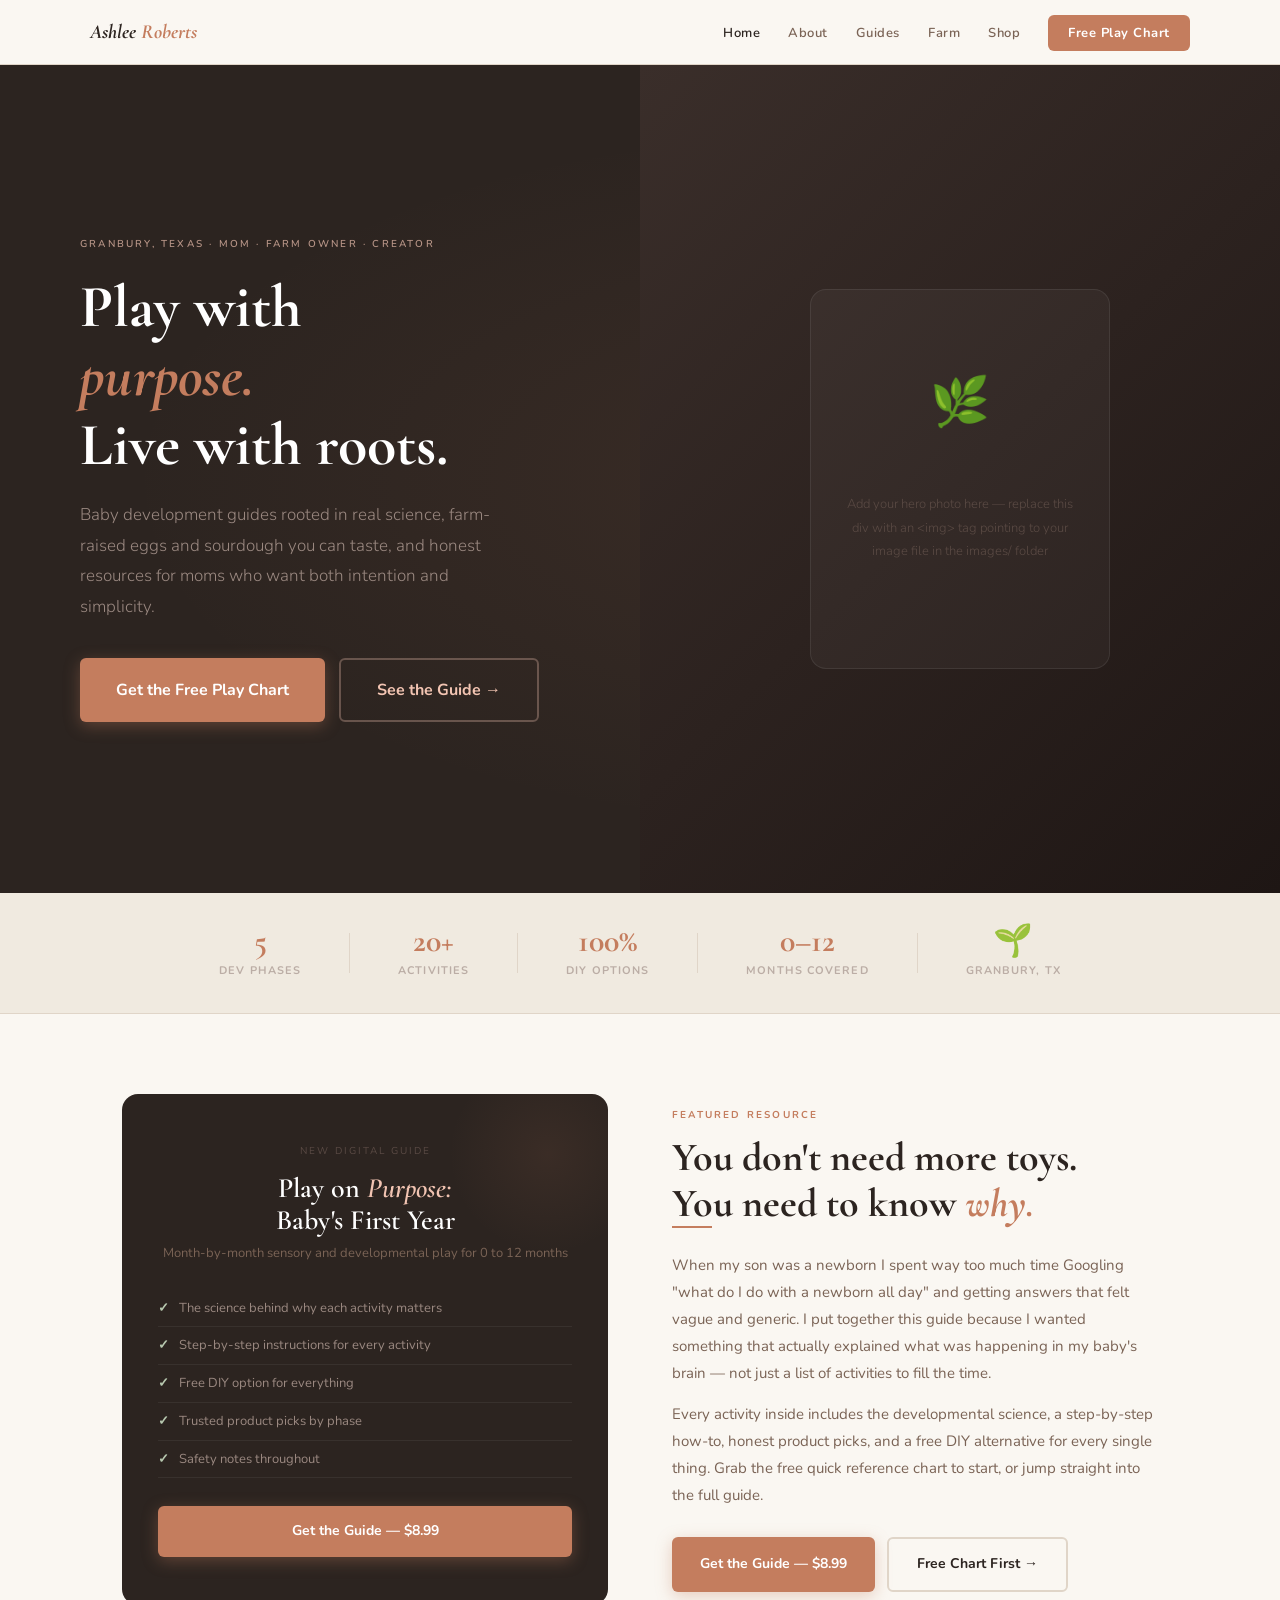
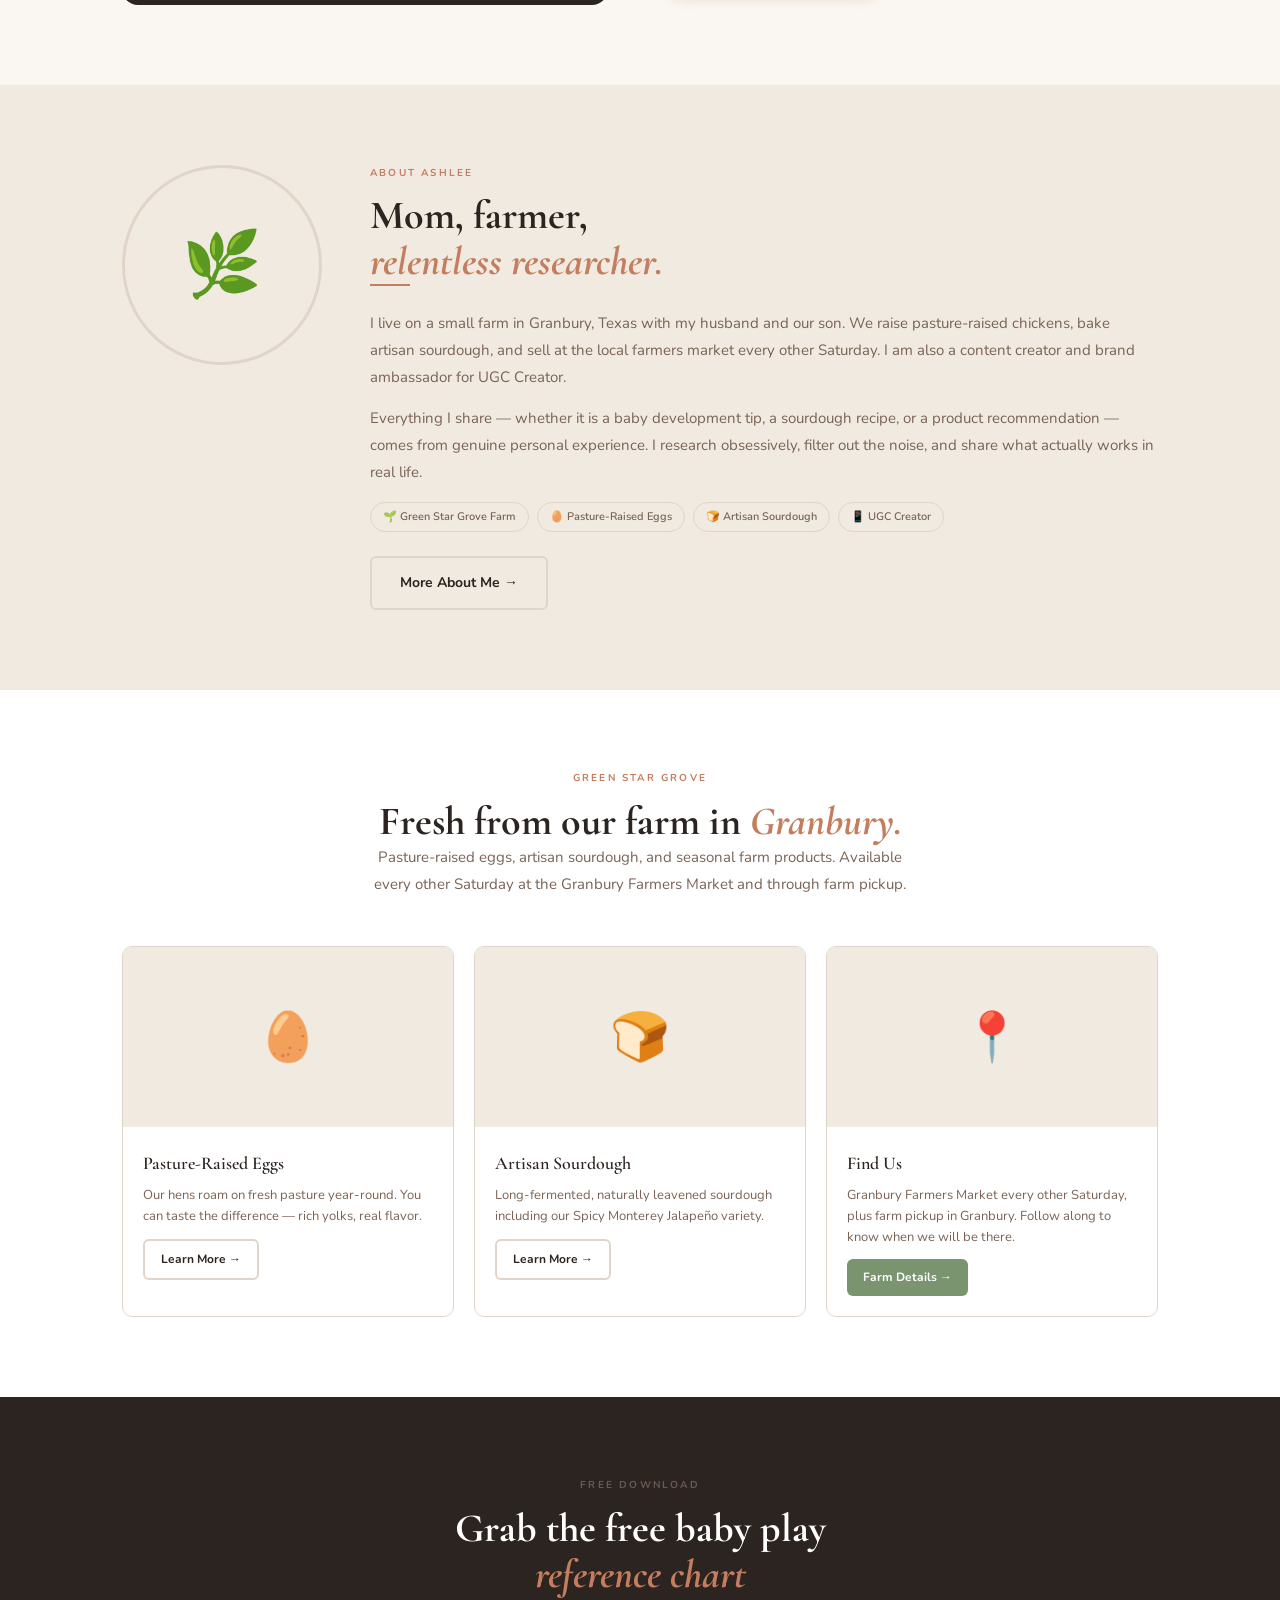
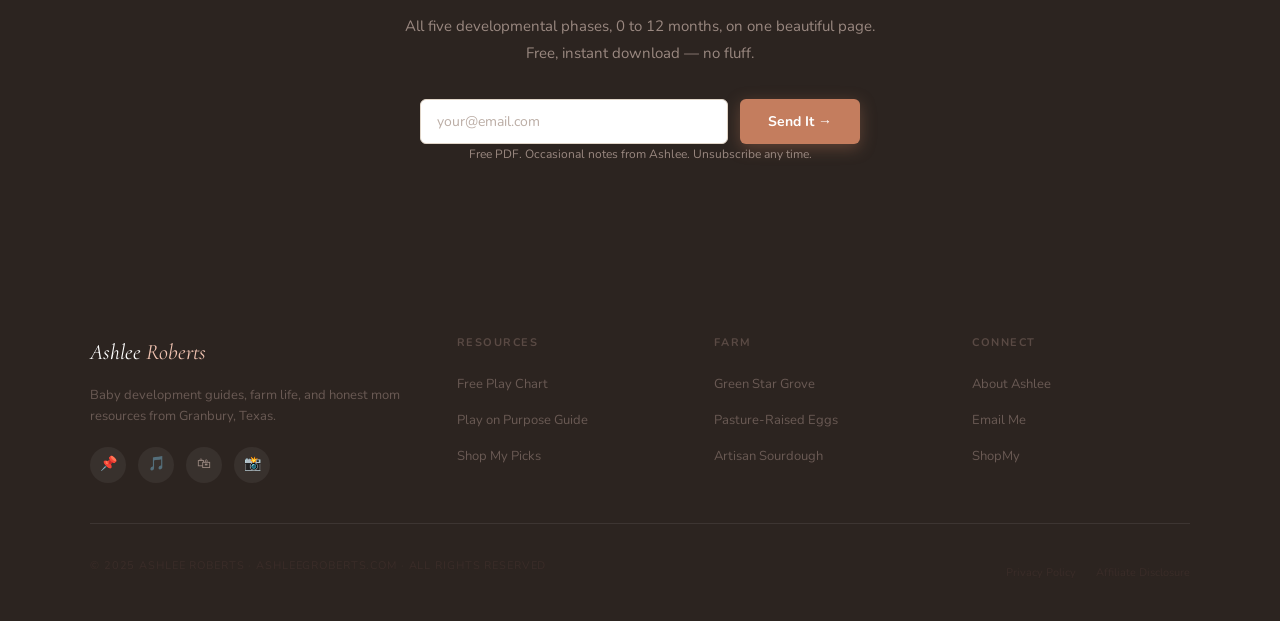
==== index.html @ 19396664 "Add files via upload" ====
<!DOCTYPE html>
<html lang="en">
<head>
<meta charset="UTF-8">
<meta name="viewport" content="width=device-width, initial-scale=1.0">
<title>Ashlee Roberts — Baby Development, Farm Life & Real Mom Resources</title>
<meta name="description" content="Baby development guides, farm-raised eggs, artisan sourdough, and honest mom resources from Granbury, Texas. By Ashlee Roberts.">
<meta property="og:title" content="Ashlee Roberts — Baby Development & Farm Life">
<meta property="og:description" content="Baby development guides, farm-raised eggs, artisan sourdough, and honest mom resources.">
<meta property="og:image" content="images/og-home.jpg">
<link rel="stylesheet" href="css/main.css">
<style>
  /* ── HERO ── */
  .hero {
    min-height: 92vh;
    background: var(--ink);
    display: grid;
    grid-template-columns: 1fr 1fr;
    align-items: center;
    overflow: hidden;
    position: relative;
  }
  .hero::before {
    content: '';
    position: absolute; inset: 0;
    background: radial-gradient(ellipse at 65% 50%, #C47D5E16 0%, transparent 60%);
    pointer-events: none;
  }
  .hero-content { padding: 80px 60px 80px 80px; position: relative; z-index: 1; }
  .hero-eyebrow { font-size: 10px; letter-spacing: 0.22em; text-transform: uppercase; color: var(--blush); font-weight: 600; margin-bottom: 20px; display: block; opacity: 0.7; }
  .hero h1 { color: var(--white); margin-bottom: 20px; }
  .hero p { color: #9A8880; font-size: 17px; max-width: 440px; margin-bottom: 36px; font-weight: 300; }
  .hero-actions { display: flex; gap: 14px; flex-wrap: wrap; }
  .hero-image {
    height: 92vh;
    background: linear-gradient(135deg, #3A2E2A 0%, #1E1614 100%);
    display: flex; align-items: center; justify-content: center;
    position: relative; overflow: hidden;
  }
  .hero-image-placeholder {
    width: 300px; height: 380px;
    background: rgba(255,255,255,0.04);
    border: 1px solid rgba(255,255,255,0.08);
    border-radius: 16px;
    display: flex; flex-direction: column;
    align-items: center; justify-content: center;
    gap: 12px; text-align: center; padding: 32px;
  }
  .hero-image-placeholder p { color: #5A4A44; font-size: 13px; }
  .hero-image-placeholder .big { font-size: 48px; }

  /* ── INTRO STRIP ── */
  .intro-strip {
    background: var(--linen);
    border-bottom: 1px solid var(--border);
    padding: 32px 0;
  }
  .strip-inner {
    display: flex; align-items: center;
    justify-content: center; gap: 48px; flex-wrap: wrap;
  }
  .strip-item { text-align: center; }
  .strip-num { font-family: var(--font-serif); font-size: 32px; font-weight: 700; color: var(--accent); line-height: 1; margin-bottom: 4px; }
  .strip-label { font-size: 11px; font-weight: 700; letter-spacing: 0.1em; text-transform: uppercase; color: var(--muted); }
  .strip-divider { width: 1px; height: 40px; background: var(--border); }

  /* ── FEATURED ── */
  .featured-guide {
    display: grid;
    grid-template-columns: 1fr 1fr;
    gap: 64px;
    align-items: center;
  }
  .featured-visual {
    background: var(--ink);
    border-radius: 16px;
    padding: 48px 36px;
    text-align: center;
    position: relative;
    overflow: hidden;
  }
  .featured-visual::after {
    content: '';
    position: absolute; top: -40px; right: -40px;
    width: 200px; height: 200px; border-radius: 50%;
    background: radial-gradient(circle, #C47D5E18, transparent 70%);
  }
  .featured-visual h3 { font-family: var(--font-serif); font-size: 28px; color: var(--white); margin-bottom: 6px; }
  .featured-visual h3 em { color: var(--blush); font-style: italic; }
  .featured-visual p { color: #7A6355; font-size: 13px; margin-bottom: 24px; }
  .guide-preview-list { list-style: none; text-align: left; margin-bottom: 28px; }
  .guide-preview-list li { display: flex; align-items: center; gap: 10px; padding: 7px 0; border-bottom: 1px solid rgba(255,255,255,0.06); font-size: 13px; color: #9A8880; }
  .guide-preview-list li::before { content: '✓'; color: var(--sage-lt); font-weight: 700; flex-shrink: 0; }

  /* ── ABOUT STRIP ── */
  .about-strip {
    display: grid;
    grid-template-columns: 200px 1fr;
    gap: 48px;
    align-items: start;
  }
  .about-avatar {
    aspect-ratio: 1;
    background: var(--linen);
    border-radius: 50%;
    display: flex; align-items: center; justify-content: center;
    font-size: 64px;
    border: 3px solid var(--border);
  }
  .about-creds { display: flex; flex-wrap: wrap; gap: 8px; margin-top: 16px; }
  .about-cred { font-size: 11px; font-weight: 600; padding: 4px 12px; border-radius: 20px; background: var(--linen); color: var(--warm); border: 1px solid var(--border); }

  /* ── FARM SECTION ── */
  .farm-grid { display: grid; grid-template-columns: repeat(3, 1fr); gap: 20px; }
  .farm-card { border-radius: var(--radius); overflow: hidden; border: 1px solid var(--border); background: var(--white); }
  .farm-card-image { height: 180px; background: var(--linen); display: flex; align-items: center; justify-content: center; font-size: 48px; }
  .farm-card-body { padding: 20px; }
  .farm-card-title { font-family: var(--font-serif); font-size: 18px; font-weight: 600; color: var(--ink); margin-bottom: 6px; }
  .farm-card-desc { font-size: 13px; color: var(--warm); line-height: 1.6; margin-bottom: 12px; }

  /* ── EMAIL SIGNUP ── */
  .signup-section { background: var(--ink); text-align: center; }
  .signup-section h2 { color: var(--white); margin-bottom: 16px; }
  .signup-section p { color: #9A8880; max-width: 500px; margin: 0 auto 32px; }
  .signup-form { display: flex; gap: 12px; max-width: 440px; margin: 0 auto; }
  .signup-form .input { flex: 1; }
  .signup-note { font-size: 12px; color: #5A4A44; margin-top: 12px; }
</style>
</head>
<body>

<!-- NAV -->
<nav class="nav">
  <div class="nav-inner">
    <a href="index.html" class="nav-logo">Ashlee <span>Roberts</span></a>
    <ul class="nav-links" id="navLinks">
      <li><a href="index.html" class="active">Home</a></li>
      <li><a href="pages/about.html">About</a></li>
      <li><a href="pages/digital-products.html">Guides</a></li>
      <li><a href="pages/green-star-grove.html">Farm</a></li>
      <li><a href="pages/shop.html">Shop</a></li>
      <li><a href="YOUR_KIT_FREEBIE_LINK" class="nav-cta">Free Play Chart</a></li>
    </ul>
    <button class="nav-menu-btn" id="menuBtn" aria-label="Menu">
      <span></span><span></span><span></span>
    </button>
  </div>
</nav>

<!-- HERO -->
<section class="hero" style="padding:0;">
  <div class="hero-content">
    <span class="hero-eyebrow">Granbury, Texas · Mom · Farm Owner · Creator</span>
    <h1>Play with<br><em>purpose.</em><br>Live with roots.</h1>
    <p>Baby development guides rooted in real science, farm-raised eggs and sourdough you can taste, and honest resources for moms who want both intention and simplicity.</p>
    <div class="hero-actions">
      <a href="YOUR_KIT_FREEBIE_LINK" class="btn btn-primary btn-lg">Get the Free Play Chart</a>
      <a href="pages/digital-products.html" class="btn btn-outline btn-lg" style="color:var(--blush); border-color:rgba(242,196,178,0.3);">See the Guide →</a>
    </div>
  </div>
  <div class="hero-image">
    <div class="hero-image-placeholder">
      <p class="big">🌿</p>
      <p>Add your hero photo here — replace this div with an &lt;img&gt; tag pointing to your image file in the images/ folder</p>
    </div>
  </div>
</section>

<!-- STRIP -->
<div class="intro-strip">
  <div class="strip-inner">
    <div class="strip-item"><p class="strip-num">5</p><p class="strip-label">Dev Phases</p></div>
    <div class="strip-divider"></div>
    <div class="strip-item"><p class="strip-num">20+</p><p class="strip-label">Activities</p></div>
    <div class="strip-divider"></div>
    <div class="strip-item"><p class="strip-num">100%</p><p class="strip-label">DIY Options</p></div>
    <div class="strip-divider"></div>
    <div class="strip-item"><p class="strip-num">0–12</p><p class="strip-label">Months Covered</p></div>
    <div class="strip-divider"></div>
    <div class="strip-item"><p class="strip-num">🌱</p><p class="strip-label">Granbury, TX</p></div>
  </div>
</div>

<!-- FEATURED GUIDE -->
<section>
  <div class="container">
    <div class="featured-guide">
      <div class="featured-visual">
        <p style="font-size:10px; letter-spacing:0.2em; color:#5A4A44; text-transform:uppercase; margin-bottom:12px;">New Digital Guide</p>
        <h3>Play on <em>Purpose:</em><br>Baby's First Year</h3>
        <p>Month-by-month sensory and developmental play for 0 to 12 months</p>
        <ul class="guide-preview-list">
          <li>The science behind why each activity matters</li>
          <li>Step-by-step instructions for every activity</li>
          <li>Free DIY option for everything</li>
          <li>Trusted product picks by phase</li>
          <li>Safety notes throughout</li>
        </ul>
        <a href="YOUR_KIT_PRODUCT_LINK_HERE" class="btn btn-primary" style="width:100%; justify-content:center;">Get the Guide — $8.99</a>
      </div>
      <div>
        <span class="eyebrow">Featured Resource</span>
        <h2>You don't need more toys.<br>You need to know <em>why.</em></h2>
        <div class="rule-accent"></div>
        <p>When my son was a newborn I spent way too much time Googling "what do I do with a newborn all day" and getting answers that felt vague and generic. I put together this guide because I wanted something that actually explained what was happening in my baby's brain — not just a list of activities to fill the time.</p>
        <p>Every activity inside includes the developmental science, a step-by-step how-to, honest product picks, and a free DIY alternative for every single thing. Grab the free quick reference chart to start, or jump straight into the full guide.</p>
        <div style="display:flex; gap:12px; flex-wrap:wrap; margin-top:28px;">
          <a href="YOUR_KIT_PRODUCT_LINK_HERE" class="btn btn-primary">Get the Guide — $8.99</a>
          <a href="YOUR_KIT_FREEBIE_LINK" class="btn btn-outline">Free Chart First →</a>
        </div>
      </div>
    </div>
  </div>
</section>

<!-- ABOUT STRIP -->
<section class="section-linen">
  <div class="container">
    <div class="about-strip">
      <div>
        <div class="about-avatar">🌿</div>
      </div>
      <div>
        <span class="eyebrow">About Ashlee</span>
        <h2>Mom, farmer,<br><em>relentless researcher.</em></h2>
        <div class="rule-accent"></div>
        <p>I live on a small farm in Granbury, Texas with my husband and our son. We raise pasture-raised chickens, bake artisan sourdough, and sell at the local farmers market every other Saturday. I am also a content creator and brand ambassador for UGC Creator.</p>
        <p>Everything I share — whether it is a baby development tip, a sourdough recipe, or a product recommendation — comes from genuine personal experience. I research obsessively, filter out the noise, and share what actually works in real life.</p>
        <div class="about-creds">
          <span class="about-cred">🌱 Green Star Grove Farm</span>
          <span class="about-cred">🥚 Pasture-Raised Eggs</span>
          <span class="about-cred">🍞 Artisan Sourdough</span>
          <span class="about-cred">📱 UGC Creator</span>
        </div>
        <a href="pages/about.html" class="btn btn-outline" style="margin-top:24px;">More About Me →</a>
      </div>
    </div>
  </div>
</section>

<!-- FARM SECTION -->
<section class="section-white">
  <div class="container">
    <div style="text-align:center; max-width:560px; margin:0 auto 48px;">
      <span class="eyebrow">Green Star Grove</span>
      <h2>Fresh from our farm in <em>Granbury.</em></h2>
      <p>Pasture-raised eggs, artisan sourdough, and seasonal farm products. Available every other Saturday at the Granbury Farmers Market and through farm pickup.</p>
    </div>
    <div class="farm-grid">
      <div class="farm-card">
        <div class="farm-card-image">🥚</div>
        <div class="farm-card-body">
          <p class="farm-card-title">Pasture-Raised Eggs</p>
          <p class="farm-card-desc">Our hens roam on fresh pasture year-round. You can taste the difference — rich yolks, real flavor.</p>
          <a href="pages/green-star-grove.html" class="btn btn-outline" style="font-size:12px; padding:8px 16px;">Learn More →</a>
        </div>
      </div>
      <div class="farm-card">
        <div class="farm-card-image">🍞</div>
        <div class="farm-card-body">
          <p class="farm-card-title">Artisan Sourdough</p>
          <p class="farm-card-desc">Long-fermented, naturally leavened sourdough including our Spicy Monterey Jalapeño variety.</p>
          <a href="pages/green-star-grove.html" class="btn btn-outline" style="font-size:12px; padding:8px 16px;">Learn More →</a>
        </div>
      </div>
      <div class="farm-card">
        <div class="farm-card-image">📍</div>
        <div class="farm-card-body">
          <p class="farm-card-title">Find Us</p>
          <p class="farm-card-desc">Granbury Farmers Market every other Saturday, plus farm pickup in Granbury. Follow along to know when we will be there.</p>
          <a href="pages/green-star-grove.html" class="btn btn-sage" style="font-size:12px; padding:8px 16px; color:white;">Farm Details →</a>
        </div>
      </div>
    </div>
  </div>
</section>

<!-- EMAIL SIGNUP -->
<section class="signup-section">
  <div class="container-narrow" style="text-align:center;">
    <span class="eyebrow" style="color:#6A5A54;">Free Download</span>
    <h2>Grab the free baby play<br><em>reference chart</em></h2>
    <p>All five developmental phases, 0 to 12 months, on one beautiful page. Free, instant download — no fluff.</p>
    <form class="signup-form" action="YOUR_KIT_FREEBIE_LINK" method="get">
      <input type="email" name="email" class="input" placeholder="your@email.com" required>
      <button type="submit" class="btn btn-primary">Send It →</button>
    </form>
    <p class="signup-note">Free PDF. Occasional notes from Ashlee. Unsubscribe any time.</p>
  </div>
</section>

<!-- FOOTER -->
<footer>
  <div class="footer-inner">
    <div class="footer-top">
      <div>
        <p class="footer-brand">Ashlee <span>Roberts</span></p>
        <p class="footer-tagline">Baby development guides, farm life, and honest mom resources from Granbury, Texas.</p>
        <div class="footer-social">
          <a href="https://pinterest.com/ashleegroberts" aria-label="Pinterest">📌</a>
          <a href="https://tiktok.com/@ashleegroberts" aria-label="TikTok">🎵</a>
          <a href="https://shopmy.us/ashleegroberts" aria-label="ShopMy">🛍</a>
          <a href="https://instagram.com/ashleegroberts" aria-label="Instagram">📸</a>
        </div>
      </div>
      <div>
        <p class="footer-col-title">Resources</p>
        <ul class="footer-links">
          <li><a href="YOUR_KIT_FREEBIE_LINK">Free Play Chart</a></li>
          <li><a href="pages/digital-products.html">Play on Purpose Guide</a></li>
          <li><a href="pages/shop.html">Shop My Picks</a></li>
        </ul>
      </div>
      <div>
        <p class="footer-col-title">Farm</p>
        <ul class="footer-links">
          <li><a href="pages/green-star-grove.html">Green Star Grove</a></li>
          <li><a href="pages/green-star-grove.html#eggs">Pasture-Raised Eggs</a></li>
          <li><a href="pages/green-star-grove.html#sourdough">Artisan Sourdough</a></li>
        </ul>
      </div>
      <div>
        <p class="footer-col-title">Connect</p>
        <ul class="footer-links">
          <li><a href="pages/about.html">About Ashlee</a></li>
          <li><a href="mailto:ashleegroberts@gmail.com">Email Me</a></li>
          <li><a href="https://shopmy.us/ashleegroberts">ShopMy</a></li>
        </ul>
      </div>
    </div>
    <div class="footer-bottom">
      <p class="footer-copy">© 2025 ASHLEE ROBERTS · ASHLEEGROBERTS.COM · ALL RIGHTS RESERVED</p>
      <div class="footer-legal">
        <a href="pages/privacy.html">Privacy Policy</a>
        <a href="pages/disclosure.html">Affiliate Disclosure</a>
      </div>
    </div>
  </div>
</footer>

<script>
  const btn = document.getElementById('menuBtn');
  const links = document.getElementById('navLinks');
  btn.addEventListener('click', () => links.classList.toggle('open'));
</script>
</body>
</html>
---- css/main.css ----
/* ============================================
   ashleegroberts.com — Main Stylesheet
   Fonts: Cormorant Garamond + Nunito
   Palette: Cream, Forest Green, Terracotta
   ============================================ */

/* ── GOOGLE FONTS ── */
@import url('https://fonts.googleapis.com/css2?family=Cormorant+Garamond:ital,wght@0,400;0,600;0,700;1,400;1,600&family=Nunito:wght@300;400;600;700&display=swap');

/* ── VARIABLES ── */
:root {
  --cream:   #FAF7F2;
  --linen:   #F0EAE0;
  --ink:     #2C2420;
  --warm:    #7A6355;
  --accent:  #C47D5E;   /* terracotta */
  --sage:    #7A9470;   /* forest green */
  --sage-lt: #B8C9B0;
  --blush:   #F2C4B2;
  --border:  #E0D5C8;
  --white:   #FFFFFF;
  --muted:   #BBADA5;

  --font-serif: 'Cormorant Garamond', Georgia, serif;
  --font-sans:  'Nunito', Arial, sans-serif;

  --max-width: 1100px;
  --content-width: 760px;
  --radius: 10px;
  --shadow: 0 4px 24px rgba(44,36,32,0.08);
}

/* ── RESET ── */
*, *::before, *::after { box-sizing: border-box; margin: 0; padding: 0; }
html { scroll-behavior: smooth; }
img { max-width: 100%; display: block; }
a { color: inherit; text-decoration: none; }

/* ── BASE ── */
body {
  font-family: var(--font-sans);
  background: var(--cream);
  color: var(--ink);
  font-size: 16px;
  line-height: 1.75;
}

/* ── TYPOGRAPHY ── */
h1, h2, h3 { font-family: var(--font-serif); line-height: 1.15; }
h1 { font-size: clamp(36px, 6vw, 60px); font-weight: 700; }
h2 { font-size: clamp(28px, 4vw, 40px); font-weight: 700; }
h3 { font-size: clamp(20px, 3vw, 26px); font-weight: 600; }
h1 em, h2 em, h3 em { color: var(--accent); font-style: italic; }

p { color: var(--warm); font-size: 15px; line-height: 1.8; margin-bottom: 14px; }
p strong { color: var(--ink); font-weight: 700; }
p:last-child { margin-bottom: 0; }

.eyebrow {
  font-family: var(--font-sans);
  font-size: 10px;
  letter-spacing: 0.22em;
  text-transform: uppercase;
  color: var(--accent);
  font-weight: 700;
  margin-bottom: 10px;
  display: block;
}

/* ── LAYOUT ── */
.container { max-width: var(--max-width); margin: 0 auto; padding: 0 32px; }
.container-narrow { max-width: var(--content-width); margin: 0 auto; padding: 0 32px; }
section { padding: 80px 0; }
.section-linen { background: var(--linen); }
.section-white { background: var(--white); }
.section-dark { background: var(--ink); }
.rule { height: 1px; background: var(--border); margin: 32px 0; }
.rule-accent { height: 2px; background: var(--accent); width: 40px; margin: 0 0 24px; }

/* ── NAV ── */
.nav {
  position: sticky;
  top: 0;
  z-index: 100;
  background: var(--cream);
  border-bottom: 1px solid var(--border);
  padding: 0 32px;
}
.nav-inner {
  max-width: var(--max-width);
  margin: 0 auto;
  display: flex;
  align-items: center;
  justify-content: space-between;
  height: 64px;
}
.nav-logo {
  font-family: var(--font-serif);
  font-size: 20px;
  font-weight: 700;
  color: var(--ink);
  font-style: italic;
}
.nav-logo span { color: var(--accent); }
.nav-links {
  display: flex;
  align-items: center;
  gap: 28px;
  list-style: none;
}
.nav-links a {
  font-size: 13px;
  font-weight: 600;
  color: var(--warm);
  letter-spacing: 0.04em;
  transition: color 0.15s;
}
.nav-links a:hover, .nav-links a.active { color: var(--ink); }
.nav-cta {
  background: var(--accent);
  color: var(--white) !important;
  padding: 9px 20px;
  border-radius: 6px;
  font-size: 13px !important;
  font-weight: 700 !important;
  transition: opacity 0.15s !important;
}
.nav-cta:hover { opacity: 0.85; }
.nav-menu-btn { display: none; background: none; border: none; cursor: pointer; padding: 4px; }
.nav-menu-btn span {
  display: block; width: 22px; height: 2px;
  background: var(--ink); margin: 4px 0; border-radius: 2px;
  transition: transform 0.2s;
}

/* ── BUTTONS ── */
.btn {
  display: inline-flex;
  align-items: center;
  gap: 6px;
  padding: 13px 28px;
  border-radius: 6px;
  font-family: var(--font-sans);
  font-size: 14px;
  font-weight: 700;
  cursor: pointer;
  transition: transform 0.15s, box-shadow 0.15s, opacity 0.15s;
  border: none;
  text-decoration: none;
}
.btn:hover { transform: translateY(-1px); }
.btn-primary { background: var(--accent); color: var(--white); box-shadow: 0 4px 16px rgba(196,125,94,0.35); }
.btn-primary:hover { box-shadow: 0 8px 24px rgba(196,125,94,0.45); }
.btn-secondary { background: var(--ink); color: var(--white); }
.btn-outline { background: transparent; color: var(--ink); border: 2px solid var(--border); }
.btn-outline:hover { border-color: var(--accent); color: var(--accent); }
.btn-sage { background: var(--sage); color: var(--white); }
.btn-lg { padding: 16px 36px; font-size: 16px; }

/* ── CARDS ── */
.card {
  background: var(--white);
  border: 1px solid var(--border);
  border-radius: var(--radius);
  overflow: hidden;
  transition: transform 0.2s, box-shadow 0.2s;
}
.card:hover { transform: translateY(-3px); box-shadow: var(--shadow); }
.card-body { padding: 24px; }
.card-title { font-family: var(--font-serif); font-size: 20px; font-weight: 600; color: var(--ink); margin-bottom: 8px; }
.card-desc { font-size: 14px; color: var(--warm); line-height: 1.65; }

/* ── GRID UTILITIES ── */
.grid-2 { display: grid; grid-template-columns: repeat(2, 1fr); gap: 20px; }
.grid-3 { display: grid; grid-template-columns: repeat(3, 1fr); gap: 20px; }
.grid-4 { display: grid; grid-template-columns: repeat(4, 1fr); gap: 16px; }
.grid-auto { display: grid; grid-template-columns: repeat(auto-fill, minmax(280px, 1fr)); gap: 20px; }

/* ── FOOTER ── */
footer {
  background: var(--ink);
  padding: 56px 32px 32px;
  color: #9A8880;
}
.footer-inner { max-width: var(--max-width); margin: 0 auto; }
.footer-top {
  display: grid;
  grid-template-columns: 1.5fr 1fr 1fr 1fr;
  gap: 40px;
  padding-bottom: 40px;
  border-bottom: 1px solid rgba(255,255,255,0.08);
  margin-bottom: 32px;
}
.footer-brand {
  font-family: var(--font-serif);
  font-size: 22px;
  font-style: italic;
  color: var(--white);
  margin-bottom: 12px;
}
.footer-brand span { color: var(--blush); }
.footer-tagline { font-size: 13px; color: #6A5A54; line-height: 1.6; margin-bottom: 20px; }
.footer-social { display: flex; gap: 12px; }
.footer-social a {
  width: 36px; height: 36px; border-radius: 50%;
  background: rgba(255,255,255,0.06); display: flex;
  align-items: center; justify-content: center;
  font-size: 14px; transition: background 0.15s;
}
.footer-social a:hover { background: rgba(255,255,255,0.12); }
.footer-col-title { font-size: 11px; font-weight: 700; letter-spacing: 0.14em; text-transform: uppercase; color: #5A4A44; margin-bottom: 16px; }
.footer-links { list-style: none; display: flex; flex-direction: column; gap: 8px; }
.footer-links a { font-size: 13px; color: #6A5A54; transition: color 0.15s; }
.footer-links a:hover { color: var(--blush); }
.footer-bottom { display: flex; align-items: center; justify-content: space-between; flex-wrap: wrap; gap: 12px; }
.footer-copy { font-size: 11px; color: #3A2C28; letter-spacing: 0.08em; }
.footer-legal { display: flex; gap: 20px; }
.footer-legal a { font-size: 11px; color: #3A2C28; transition: color 0.15s; }
.footer-legal a:hover { color: #6A5A54; }

/* ── BADGES ── */
.badge {
  display: inline-block;
  font-size: 10px; font-weight: 700;
  letter-spacing: 0.1em; text-transform: uppercase;
  padding: 4px 10px; border-radius: 20px;
}
.badge-sage { background: #EEF4EC; color: var(--sage); }
.badge-accent { background: #FFF0E8; color: #B05A30; }
.badge-blue { background: #EFF3FF; color: #3D5699; }
.badge-gold { background: #FFFBEA; color: #9A6820; }

/* ── FORMS ── */
.input {
  width: 100%; padding: 12px 16px;
  border: 1px solid var(--border); border-radius: 6px;
  font-family: var(--font-sans); font-size: 14px;
  color: var(--ink); background: var(--white);
  transition: border-color 0.15s;
  outline: none;
}
.input:focus { border-color: var(--accent); }
.input::placeholder { color: var(--muted); }

/* ── RESPONSIVE ── */
@media (max-width: 900px) {
  .grid-4 { grid-template-columns: repeat(2, 1fr); }
  .footer-top { grid-template-columns: 1fr 1fr; }
}
@media (max-width: 700px) {
  .grid-2, .grid-3 { grid-template-columns: 1fr; }
  .nav-links { display: none; }
  .nav-links.open {
    display: flex; flex-direction: column;
    position: absolute; top: 64px; left: 0; right: 0;
    background: var(--cream); border-bottom: 1px solid var(--border);
    padding: 20px 32px; gap: 16px; z-index: 99;
  }
  .nav-menu-btn { display: block; }
  .footer-top { grid-template-columns: 1fr; gap: 28px; }
  section { padding: 60px 0; }
  .container, .container-narrow { padding: 0 20px; }
}
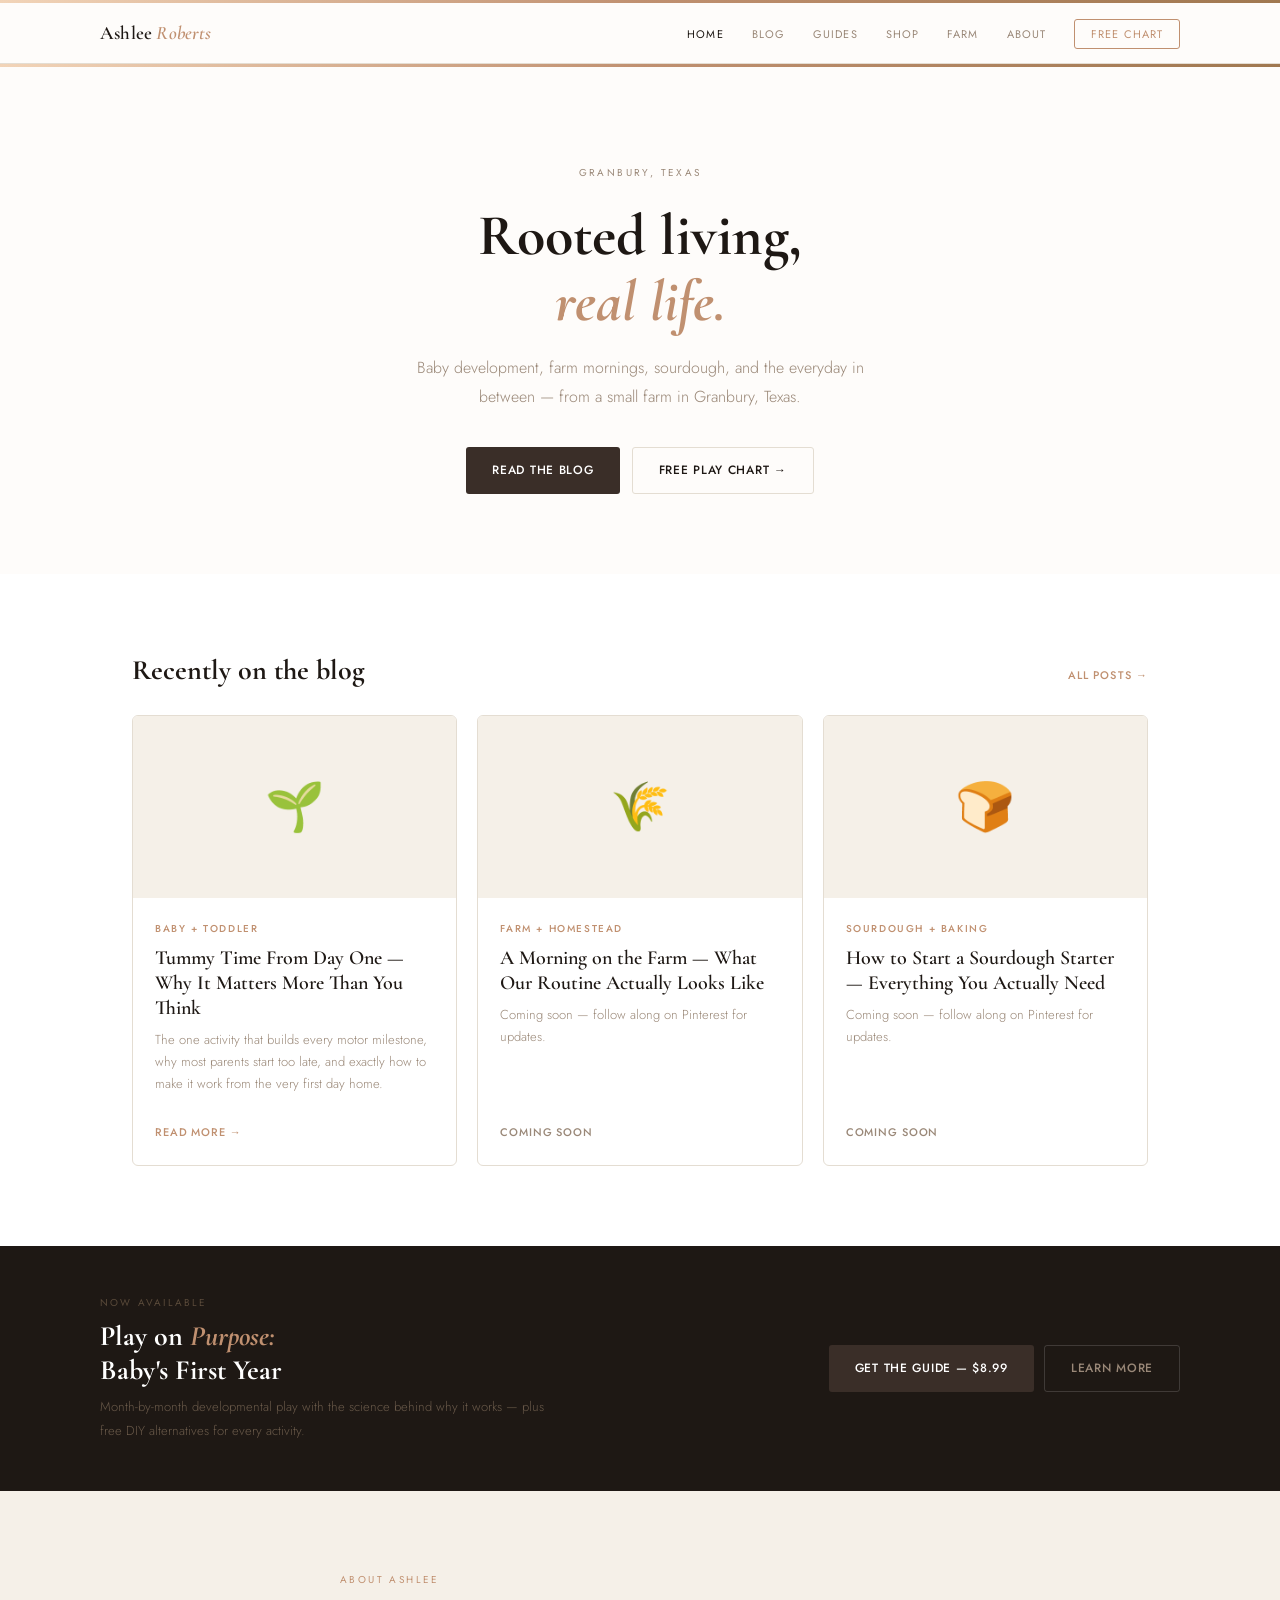
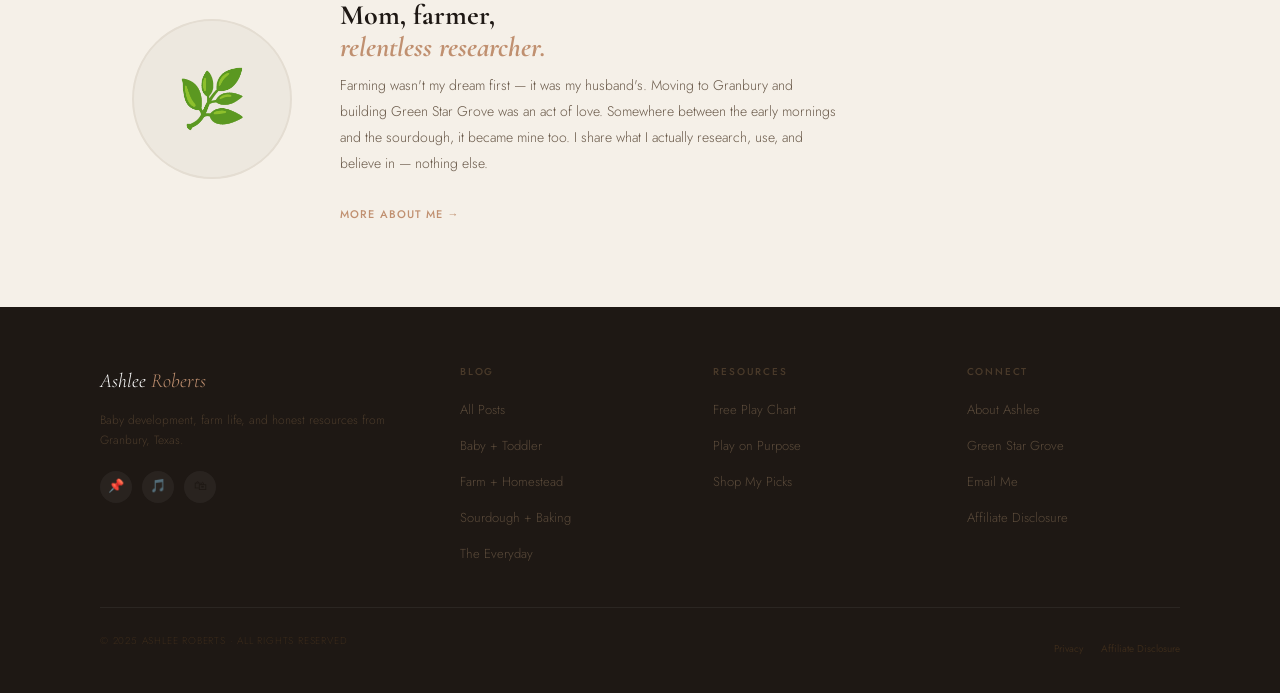
==== commit 6118f4ed: "Add files via upload new website design, additions, edits" ====
--- a/index.html
+++ b/index.html
@@ -3,143 +3,120 @@
 <head>
 <meta charset="UTF-8">
 <meta name="viewport" content="width=device-width, initial-scale=1.0">
-<title>Ashlee Roberts — Baby Development, Farm Life & Real Mom Resources</title>
-<meta name="description" content="Baby development guides, farm-raised eggs, artisan sourdough, and honest mom resources from Granbury, Texas. By Ashlee Roberts.">
-<meta property="og:title" content="Ashlee Roberts — Baby Development & Farm Life">
-<meta property="og:description" content="Baby development guides, farm-raised eggs, artisan sourdough, and honest mom resources.">
-<meta property="og:image" content="images/og-home.jpg">
+<title>Ashlee Roberts — Rooted Living, Real Life</title>
+<meta name="description" content="Baby development, farm life, sourdough baking, and the everyday from a small farm in Granbury, Texas.">
+<meta property="og:title" content="Ashlee Roberts — Rooted Living, Real Life">
+<meta property="og:description" content="Baby development, farm life, sourdough baking, and the everyday from Granbury, Texas.">
 <link rel="stylesheet" href="css/main.css">
 <style>
   /* ── HERO ── */
   .hero {
-    min-height: 92vh;
-    background: var(--ink);
-    display: grid;
-    grid-template-columns: 1fr 1fr;
-    align-items: center;
-    overflow: hidden;
-    position: relative;
-  }
-  .hero::before {
-    content: '';
-    position: absolute; inset: 0;
-    background: radial-gradient(ellipse at 65% 50%, #C47D5E16 0%, transparent 60%);
-    pointer-events: none;
-  }
-  .hero-content { padding: 80px 60px 80px 80px; position: relative; z-index: 1; }
-  .hero-eyebrow { font-size: 10px; letter-spacing: 0.22em; text-transform: uppercase; color: var(--blush); font-weight: 600; margin-bottom: 20px; display: block; opacity: 0.7; }
-  .hero h1 { color: var(--white); margin-bottom: 20px; }
-  .hero p { color: #9A8880; font-size: 17px; max-width: 440px; margin-bottom: 36px; font-weight: 300; }
-  .hero-actions { display: flex; gap: 14px; flex-wrap: wrap; }
-  .hero-image {
-    height: 92vh;
-    background: linear-gradient(135deg, #3A2E2A 0%, #1E1614 100%);
-    display: flex; align-items: center; justify-content: center;
-    position: relative; overflow: hidden;
-  }
-  .hero-image-placeholder {
-    width: 300px; height: 380px;
-    background: rgba(255,255,255,0.04);
-    border: 1px solid rgba(255,255,255,0.08);
-    border-radius: 16px;
-    display: flex; flex-direction: column;
-    align-items: center; justify-content: center;
-    gap: 12px; text-align: center; padding: 32px;
-  }
-  .hero-image-placeholder p { color: #5A4A44; font-size: 13px; }
-  .hero-image-placeholder .big { font-size: 48px; }
-
-  /* ── INTRO STRIP ── */
-  .intro-strip {
-    background: var(--linen);
-    border-bottom: 1px solid var(--border);
-    padding: 32px 0;
-  }
-  .strip-inner {
-    display: flex; align-items: center;
-    justify-content: center; gap: 48px; flex-wrap: wrap;
-  }
-  .strip-item { text-align: center; }
-  .strip-num { font-family: var(--font-serif); font-size: 32px; font-weight: 700; color: var(--accent); line-height: 1; margin-bottom: 4px; }
-  .strip-label { font-size: 11px; font-weight: 700; letter-spacing: 0.1em; text-transform: uppercase; color: var(--muted); }
-  .strip-divider { width: 1px; height: 40px; background: var(--border); }
-
-  /* ── FEATURED ── */
-  .featured-guide {
-    display: grid;
-    grid-template-columns: 1fr 1fr;
-    gap: 64px;
-    align-items: center;
-  }
-  .featured-visual {
-    background: var(--ink);
-    border-radius: 16px;
-    padding: 48px 36px;
+    background: var(--parch);
+    padding: 100px 32px 80px;
     text-align: center;
     position: relative;
     overflow: hidden;
   }
-  .featured-visual::after {
+  .hero::before {
     content: '';
-    position: absolute; top: -40px; right: -40px;
-    width: 200px; height: 200px; border-radius: 50%;
-    background: radial-gradient(circle, #C47D5E18, transparent 70%);
-  }
-  .featured-visual h3 { font-family: var(--font-serif); font-size: 28px; color: var(--white); margin-bottom: 6px; }
-  .featured-visual h3 em { color: var(--blush); font-style: italic; }
-  .featured-visual p { color: #7A6355; font-size: 13px; margin-bottom: 24px; }
-  .guide-preview-list { list-style: none; text-align: left; margin-bottom: 28px; }
-  .guide-preview-list li { display: flex; align-items: center; gap: 10px; padding: 7px 0; border-bottom: 1px solid rgba(255,255,255,0.06); font-size: 13px; color: #9A8880; }
-  .guide-preview-list li::before { content: '✓'; color: var(--sage-lt); font-weight: 700; flex-shrink: 0; }
+    position: absolute; top: 0; left: 0; right: 0;
+    height: 3px;
+    background: linear-gradient(to right, #F2D4B8, #C09070, #A07850);
+  }
+  .hero-inner { max-width: 640px; margin: 0 auto; }
+  .hero-location {
+    font-family: var(--sans); font-size: 10px;
+    letter-spacing: 0.24em; text-transform: uppercase;
+    color: var(--muted); font-weight: 400; margin-bottom: 20px;
+  }
+  .hero h1 { margin-bottom: 18px; }
+  .hero-desc {
+    font-size: 16px; color: var(--muted); font-weight: 300;
+    line-height: 1.8; max-width: 460px; margin: 0 auto 36px;
+  }
+  .hero-actions { display: flex; gap: 12px; justify-content: center; flex-wrap: wrap; }
+
+  /* ── LATEST POSTS ── */
+  .posts-heading {
+    display: flex; align-items: baseline;
+    justify-content: space-between; margin-bottom: 28px;
+  }
+  .posts-heading h2 { font-size: 28px; }
+  .posts-heading a {
+    font-size: 11px; font-weight: 500; letter-spacing: 0.1em;
+    text-transform: uppercase; color: var(--accent);
+  }
+  .posts-heading a:hover { color: var(--accent-dk); }
+
+  /* ── GUIDE STRIP ── */
+  .guide-strip {
+    background: var(--ink);
+    padding: 48px 32px;
+  }
+  .guide-strip-inner {
+    max-width: var(--max); margin: 0 auto;
+    display: flex; align-items: center;
+    justify-content: space-between; gap: 32px; flex-wrap: wrap;
+  }
+  .guide-strip-text {}
+  .guide-strip-eyebrow {
+    font-size: 10px; letter-spacing: 0.22em; text-transform: uppercase;
+    color: #5A4A3A; font-weight: 400; margin-bottom: 8px;
+  }
+  .guide-strip-title {
+    font-family: var(--serif); font-size: 28px; font-weight: 700;
+    color: white; line-height: 1.2; margin-bottom: 8px;
+  }
+  .guide-strip-title em { color: var(--accent); font-style: italic; }
+  .guide-strip-desc { font-size: 13px; color: #6A5A4A; font-weight: 300; max-width: 460px; }
+  .guide-strip-actions { display: flex; gap: 10px; flex-shrink: 0; flex-wrap: wrap; }
 
   /* ── ABOUT STRIP ── */
-  .about-strip {
-    display: grid;
-    grid-template-columns: 200px 1fr;
-    gap: 48px;
-    align-items: start;
+  .about-strip-inner {
+    max-width: var(--max); margin: 0 auto;
+    display: grid; grid-template-columns: 160px 1fr;
+    gap: 48px; align-items: center;
+    padding: 0 32px;
   }
   .about-avatar {
-    aspect-ratio: 1;
-    background: var(--linen);
-    border-radius: 50%;
-    display: flex; align-items: center; justify-content: center;
-    font-size: 64px;
-    border: 3px solid var(--border);
-  }
-  .about-creds { display: flex; flex-wrap: wrap; gap: 8px; margin-top: 16px; }
-  .about-cred { font-size: 11px; font-weight: 600; padding: 4px 12px; border-radius: 20px; background: var(--linen); color: var(--warm); border: 1px solid var(--border); }
-
-  /* ── FARM SECTION ── */
-  .farm-grid { display: grid; grid-template-columns: repeat(3, 1fr); gap: 20px; }
-  .farm-card { border-radius: var(--radius); overflow: hidden; border: 1px solid var(--border); background: var(--white); }
-  .farm-card-image { height: 180px; background: var(--linen); display: flex; align-items: center; justify-content: center; font-size: 48px; }
-  .farm-card-body { padding: 20px; }
-  .farm-card-title { font-family: var(--font-serif); font-size: 18px; font-weight: 600; color: var(--ink); margin-bottom: 6px; }
-  .farm-card-desc { font-size: 13px; color: var(--warm); line-height: 1.6; margin-bottom: 12px; }
-
-  /* ── EMAIL SIGNUP ── */
-  .signup-section { background: var(--ink); text-align: center; }
-  .signup-section h2 { color: var(--white); margin-bottom: 16px; }
-  .signup-section p { color: #9A8880; max-width: 500px; margin: 0 auto 32px; }
-  .signup-form { display: flex; gap: 12px; max-width: 440px; margin: 0 auto; }
-  .signup-form .input { flex: 1; }
-  .signup-note { font-size: 12px; color: #5A4A44; margin-top: 12px; }
+    width: 160px; height: 160px; border-radius: 50%;
+    background: var(--linen); display: flex;
+    align-items: center; justify-content: center;
+    font-size: 56px; border: 2px solid var(--border);
+    flex-shrink: 0;
+  }
+  .about-text-block {}
+  .about-text-block h2 { font-size: 28px; margin-bottom: 10px; }
+  .about-text-block p { font-size: 14px; max-width: 500px; }
+  .about-text-block a {
+    font-size: 11px; font-weight: 500; letter-spacing: 0.1em;
+    text-transform: uppercase; color: var(--accent); margin-top: 14px;
+    display: inline-block;
+  }
+
+  @media (max-width: 680px) {
+    .hero { padding: 72px 20px 60px; }
+    .about-strip-inner { grid-template-columns: 1fr; text-align: center; }
+    .about-avatar { margin: 0 auto; }
+    .guide-strip-inner { flex-direction: column; text-align: center; }
+  }
 </style>
 </head>
 <body>
 
-<!-- NAV -->
+<div class="accent-bar"></div>
+
 <nav class="nav">
   <div class="nav-inner">
     <a href="index.html" class="nav-logo">Ashlee <span>Roberts</span></a>
     <ul class="nav-links" id="navLinks">
       <li><a href="index.html" class="active">Home</a></li>
+      <li><a href="pages/blog.html">Blog</a></li>
+      <li><a href="pages/digital-products.html">Guides</a></li>
+      <li><a href="pages/shop.html">Shop</a></li>
+      <li><a href="pages/green-star-grove.html">Farm</a></li>
       <li><a href="pages/about.html">About</a></li>
-      <li><a href="pages/digital-products.html">Guides</a></li>
-      <li><a href="pages/green-star-grove.html">Farm</a></li>
-      <li><a href="pages/shop.html">Shop</a></li>
-      <li><a href="YOUR_KIT_FREEBIE_LINK" class="nav-cta">Free Play Chart</a></li>
+      <li><a href="https://shop.ashleegroberts.com/freebie" class="nav-cta">Free Chart</a></li>
     </ul>
     <button class="nav-menu-btn" id="menuBtn" aria-label="Menu">
       <span></span><span></span><span></span>
@@ -148,190 +125,136 @@
 </nav>
 
 <!-- HERO -->
-<section class="hero" style="padding:0;">
-  <div class="hero-content">
-    <span class="hero-eyebrow">Granbury, Texas · Mom · Farm Owner · Creator</span>
-    <h1>Play with<br><em>purpose.</em><br>Live with roots.</h1>
-    <p>Baby development guides rooted in real science, farm-raised eggs and sourdough you can taste, and honest resources for moms who want both intention and simplicity.</p>
+<section class="hero">
+  <div class="hero-inner">
+    <p class="hero-location">Granbury, Texas</p>
+    <h1>Rooted living,<br><em>real life.</em></h1>
+    <p class="hero-desc">Baby development, farm mornings, sourdough, and the everyday in between — from a small farm in Granbury, Texas.</p>
     <div class="hero-actions">
-      <a href="YOUR_KIT_FREEBIE_LINK" class="btn btn-primary btn-lg">Get the Free Play Chart</a>
-      <a href="pages/digital-products.html" class="btn btn-outline btn-lg" style="color:var(--blush); border-color:rgba(242,196,178,0.3);">See the Guide →</a>
-    </div>
-  </div>
-  <div class="hero-image">
-    <div class="hero-image-placeholder">
-      <p class="big">🌿</p>
-      <p>Add your hero photo here — replace this div with an &lt;img&gt; tag pointing to your image file in the images/ folder</p>
+      <a href="pages/blog.html" class="btn btn-ink">Read the Blog</a>
+      <a href="https://shop.ashleegroberts.com/freebie" class="btn btn-outline">Free Play Chart →</a>
     </div>
   </div>
 </section>
 
-<!-- STRIP -->
-<div class="intro-strip">
-  <div class="strip-inner">
-    <div class="strip-item"><p class="strip-num">5</p><p class="strip-label">Dev Phases</p></div>
-    <div class="strip-divider"></div>
-    <div class="strip-item"><p class="strip-num">20+</p><p class="strip-label">Activities</p></div>
-    <div class="strip-divider"></div>
-    <div class="strip-item"><p class="strip-num">100%</p><p class="strip-label">DIY Options</p></div>
-    <div class="strip-divider"></div>
-    <div class="strip-item"><p class="strip-num">0–12</p><p class="strip-label">Months Covered</p></div>
-    <div class="strip-divider"></div>
-    <div class="strip-item"><p class="strip-num">🌱</p><p class="strip-label">Granbury, TX</p></div>
+<!-- LATEST POSTS -->
+<section class="section section-white">
+  <div class="wrap">
+    <div class="posts-heading">
+      <h2>Recently on the blog</h2>
+      <a href="pages/blog.html">All posts →</a>
+    </div>
+    <div class="grid-3">
+
+      <!-- Post 1 — Tummy Time (live) -->
+      <a href="pages/blog/tummy-time-tips.html" class="card post-card">
+        <div class="post-card-image">🌱</div>
+        <div class="post-card-body">
+          <p class="post-card-cat">Baby + Toddler</p>
+          <h3 class="post-card-title">Tummy Time From Day One — Why It Matters More Than You Think</h3>
+          <p class="post-card-excerpt">The one activity that builds every motor milestone, why most parents start too late, and exactly how to make it work from the very first day home.</p>
+          <span class="post-card-link">Read more →</span>
+        </div>
+      </a>
+
+      <!-- Post 2 — placeholder -->
+      <div class="card post-card">
+        <div class="post-card-image">🌾</div>
+        <div class="post-card-body">
+          <p class="post-card-cat">Farm + Homestead</p>
+          <h3 class="post-card-title">A Morning on the Farm — What Our Routine Actually Looks Like</h3>
+          <p class="post-card-excerpt">Coming soon — follow along on Pinterest for updates.</p>
+          <span class="post-card-link" style="color:var(--muted);">Coming soon</span>
+        </div>
+      </div>
+
+      <!-- Post 3 — placeholder -->
+      <div class="card post-card">
+        <div class="post-card-image">🍞</div>
+        <div class="post-card-body">
+          <p class="post-card-cat">Sourdough + Baking</p>
+          <h3 class="post-card-title">How to Start a Sourdough Starter — Everything You Actually Need</h3>
+          <p class="post-card-excerpt">Coming soon — follow along on Pinterest for updates.</p>
+          <span class="post-card-link" style="color:var(--muted);">Coming soon</span>
+        </div>
+      </div>
+
+    </div>
+  </div>
+</section>
+
+<!-- GUIDE STRIP -->
+<div class="guide-strip">
+  <div class="guide-strip-inner">
+    <div class="guide-strip-text">
+      <p class="guide-strip-eyebrow">Now Available</p>
+      <h2 class="guide-strip-title">Play on <em>Purpose:</em><br>Baby's First Year</h2>
+      <p class="guide-strip-desc">Month-by-month developmental play with the science behind why it works — plus free DIY alternatives for every activity.</p>
+    </div>
+    <div class="guide-strip-actions">
+      <a href="pages/digital-products.html" class="btn btn-primary">Get the Guide — $8.99</a>
+      <a href="pages/digital-products.html" class="btn btn-outline" style="border-color:rgba(255,255,255,0.15);color:#9A8878;">Learn More</a>
+    </div>
   </div>
 </div>
 
-<!-- FEATURED GUIDE -->
-<section>
-  <div class="container">
-    <div class="featured-guide">
-      <div class="featured-visual">
-        <p style="font-size:10px; letter-spacing:0.2em; color:#5A4A44; text-transform:uppercase; margin-bottom:12px;">New Digital Guide</p>
-        <h3>Play on <em>Purpose:</em><br>Baby's First Year</h3>
-        <p>Month-by-month sensory and developmental play for 0 to 12 months</p>
-        <ul class="guide-preview-list">
-          <li>The science behind why each activity matters</li>
-          <li>Step-by-step instructions for every activity</li>
-          <li>Free DIY option for everything</li>
-          <li>Trusted product picks by phase</li>
-          <li>Safety notes throughout</li>
-        </ul>
-        <a href="YOUR_KIT_PRODUCT_LINK_HERE" class="btn btn-primary" style="width:100%; justify-content:center;">Get the Guide — $8.99</a>
-      </div>
-      <div>
-        <span class="eyebrow">Featured Resource</span>
-        <h2>You don't need more toys.<br>You need to know <em>why.</em></h2>
-        <div class="rule-accent"></div>
-        <p>When my son was a newborn I spent way too much time Googling "what do I do with a newborn all day" and getting answers that felt vague and generic. I put together this guide because I wanted something that actually explained what was happening in my baby's brain — not just a list of activities to fill the time.</p>
-        <p>Every activity inside includes the developmental science, a step-by-step how-to, honest product picks, and a free DIY alternative for every single thing. Grab the free quick reference chart to start, or jump straight into the full guide.</p>
-        <div style="display:flex; gap:12px; flex-wrap:wrap; margin-top:28px;">
-          <a href="YOUR_KIT_PRODUCT_LINK_HERE" class="btn btn-primary">Get the Guide — $8.99</a>
-          <a href="YOUR_KIT_FREEBIE_LINK" class="btn btn-outline">Free Chart First →</a>
-        </div>
-      </div>
+<!-- ABOUT STRIP -->
+<section class="section section-sand">
+  <div class="about-strip-inner">
+    <div class="about-avatar">🌿</div>
+    <div class="about-text-block">
+      <span class="eyebrow">About Ashlee</span>
+      <h2>Mom, farmer,<br><em>relentless researcher.</em></h2>
+      <p>Farming wasn't my dream first — it was my husband's. Moving to Granbury and building Green Star Grove was an act of love. Somewhere between the early mornings and the sourdough, it became mine too. I share what I actually research, use, and believe in — nothing else.</p>
+      <a href="pages/about.html">More about me →</a>
     </div>
   </div>
 </section>
 
-<!-- ABOUT STRIP -->
-<section class="section-linen">
-  <div class="container">
-    <div class="about-strip">
-      <div>
-        <div class="about-avatar">🌿</div>
-      </div>
-      <div>
-        <span class="eyebrow">About Ashlee</span>
-        <h2>Mom, farmer,<br><em>relentless researcher.</em></h2>
-        <div class="rule-accent"></div>
-        <p>I live on a small farm in Granbury, Texas with my husband and our son. We raise pasture-raised chickens, bake artisan sourdough, and sell at the local farmers market every other Saturday. I am also a content creator and brand ambassador for UGC Creator.</p>
-        <p>Everything I share — whether it is a baby development tip, a sourdough recipe, or a product recommendation — comes from genuine personal experience. I research obsessively, filter out the noise, and share what actually works in real life.</p>
-        <div class="about-creds">
-          <span class="about-cred">🌱 Green Star Grove Farm</span>
-          <span class="about-cred">🥚 Pasture-Raised Eggs</span>
-          <span class="about-cred">🍞 Artisan Sourdough</span>
-          <span class="about-cred">📱 UGC Creator</span>
-        </div>
-        <a href="pages/about.html" class="btn btn-outline" style="margin-top:24px;">More About Me →</a>
-      </div>
-    </div>
-  </div>
-</section>
-
-<!-- FARM SECTION -->
-<section class="section-white">
-  <div class="container">
-    <div style="text-align:center; max-width:560px; margin:0 auto 48px;">
-      <span class="eyebrow">Green Star Grove</span>
-      <h2>Fresh from our farm in <em>Granbury.</em></h2>
-      <p>Pasture-raised eggs, artisan sourdough, and seasonal farm products. Available every other Saturday at the Granbury Farmers Market and through farm pickup.</p>
-    </div>
-    <div class="farm-grid">
-      <div class="farm-card">
-        <div class="farm-card-image">🥚</div>
-        <div class="farm-card-body">
-          <p class="farm-card-title">Pasture-Raised Eggs</p>
-          <p class="farm-card-desc">Our hens roam on fresh pasture year-round. You can taste the difference — rich yolks, real flavor.</p>
-          <a href="pages/green-star-grove.html" class="btn btn-outline" style="font-size:12px; padding:8px 16px;">Learn More →</a>
-        </div>
-      </div>
-      <div class="farm-card">
-        <div class="farm-card-image">🍞</div>
-        <div class="farm-card-body">
-          <p class="farm-card-title">Artisan Sourdough</p>
-          <p class="farm-card-desc">Long-fermented, naturally leavened sourdough including our Spicy Monterey Jalapeño variety.</p>
-          <a href="pages/green-star-grove.html" class="btn btn-outline" style="font-size:12px; padding:8px 16px;">Learn More →</a>
-        </div>
-      </div>
-      <div class="farm-card">
-        <div class="farm-card-image">📍</div>
-        <div class="farm-card-body">
-          <p class="farm-card-title">Find Us</p>
-          <p class="farm-card-desc">Granbury Farmers Market every other Saturday, plus farm pickup in Granbury. Follow along to know when we will be there.</p>
-          <a href="pages/green-star-grove.html" class="btn btn-sage" style="font-size:12px; padding:8px 16px; color:white;">Farm Details →</a>
-        </div>
-      </div>
-    </div>
-  </div>
-</section>
-
-<!-- EMAIL SIGNUP -->
-<section class="signup-section">
-  <div class="container-narrow" style="text-align:center;">
-    <span class="eyebrow" style="color:#6A5A54;">Free Download</span>
-    <h2>Grab the free baby play<br><em>reference chart</em></h2>
-    <p>All five developmental phases, 0 to 12 months, on one beautiful page. Free, instant download — no fluff.</p>
-    <form class="signup-form" action="YOUR_KIT_FREEBIE_LINK" method="get">
-      <input type="email" name="email" class="input" placeholder="your@email.com" required>
-      <button type="submit" class="btn btn-primary">Send It →</button>
-    </form>
-    <p class="signup-note">Free PDF. Occasional notes from Ashlee. Unsubscribe any time.</p>
-  </div>
-</section>
-
-<!-- FOOTER -->
 <footer>
   <div class="footer-inner">
     <div class="footer-top">
       <div>
         <p class="footer-brand">Ashlee <span>Roberts</span></p>
-        <p class="footer-tagline">Baby development guides, farm life, and honest mom resources from Granbury, Texas.</p>
+        <p class="footer-tagline">Baby development, farm life, and honest resources from Granbury, Texas.</p>
         <div class="footer-social">
           <a href="https://pinterest.com/ashleegroberts" aria-label="Pinterest">📌</a>
           <a href="https://tiktok.com/@ashleegroberts" aria-label="TikTok">🎵</a>
           <a href="https://shopmy.us/ashleegroberts" aria-label="ShopMy">🛍</a>
-          <a href="https://instagram.com/ashleegroberts" aria-label="Instagram">📸</a>
-        </div>
+        </div>
+      </div>
+      <div>
+        <p class="footer-col-title">Blog</p>
+        <ul class="footer-links">
+          <li><a href="pages/blog.html">All Posts</a></li>
+          <li><a href="pages/blog.html#baby">Baby + Toddler</a></li>
+          <li><a href="pages/blog.html#farm">Farm + Homestead</a></li>
+          <li><a href="pages/blog.html#sourdough">Sourdough + Baking</a></li>
+          <li><a href="pages/blog.html#everyday">The Everyday</a></li>
+        </ul>
       </div>
       <div>
         <p class="footer-col-title">Resources</p>
         <ul class="footer-links">
-          <li><a href="YOUR_KIT_FREEBIE_LINK">Free Play Chart</a></li>
-          <li><a href="pages/digital-products.html">Play on Purpose Guide</a></li>
+          <li><a href="https://shop.ashleegroberts.com/freebie">Free Play Chart</a></li>
+          <li><a href="pages/digital-products.html">Play on Purpose</a></li>
           <li><a href="pages/shop.html">Shop My Picks</a></li>
-        </ul>
-      </div>
-      <div>
-        <p class="footer-col-title">Farm</p>
-        <ul class="footer-links">
-          <li><a href="pages/green-star-grove.html">Green Star Grove</a></li>
-          <li><a href="pages/green-star-grove.html#eggs">Pasture-Raised Eggs</a></li>
-          <li><a href="pages/green-star-grove.html#sourdough">Artisan Sourdough</a></li>
         </ul>
       </div>
       <div>
         <p class="footer-col-title">Connect</p>
         <ul class="footer-links">
           <li><a href="pages/about.html">About Ashlee</a></li>
+          <li><a href="pages/green-star-grove.html">Green Star Grove</a></li>
           <li><a href="mailto:ashleegroberts@gmail.com">Email Me</a></li>
-          <li><a href="https://shopmy.us/ashleegroberts">ShopMy</a></li>
+          <li><a href="pages/disclosure.html">Affiliate Disclosure</a></li>
         </ul>
       </div>
     </div>
     <div class="footer-bottom">
-      <p class="footer-copy">© 2025 ASHLEE ROBERTS · ASHLEEGROBERTS.COM · ALL RIGHTS RESERVED</p>
+      <p class="footer-copy">© 2025 ASHLEE ROBERTS · ALL RIGHTS RESERVED</p>
       <div class="footer-legal">
-        <a href="pages/privacy.html">Privacy Policy</a>
+        <a href="pages/privacy.html">Privacy</a>
         <a href="pages/disclosure.html">Affiliate Disclosure</a>
       </div>
     </div>
@@ -339,9 +262,8 @@
 </footer>
 
 <script>
-  const btn = document.getElementById('menuBtn');
-  const links = document.getElementById('navLinks');
-  btn.addEventListener('click', () => links.classList.toggle('open'));
+  document.getElementById('menuBtn').addEventListener('click', () =>
+    document.getElementById('navLinks').classList.toggle('open'));
 </script>
 </body>
 </html>
--- a/css/main.css
+++ b/css/main.css
@@ -1,243 +1,289 @@
 /* ============================================
    ashleegroberts.com — Main Stylesheet
-   Fonts: Cormorant Garamond + Nunito
-   Palette: Cream, Forest Green, Terracotta
+   Direction: Soft Minimal — Option C
+   Palette: Warm Sand, White, Parchment
+   Type: Cormorant Garamond + Jost
    ============================================ */
 
-/* ── GOOGLE FONTS ── */
-@import url('https://fonts.googleapis.com/css2?family=Cormorant+Garamond:ital,wght@0,400;0,600;0,700;1,400;1,600&family=Nunito:wght@300;400;600;700&display=swap');
-
-/* ── VARIABLES ── */
+@import url('https://fonts.googleapis.com/css2?family=Cormorant+Garamond:ital,wght@0,400;0,600;0,700;1,400;1,600&family=Jost:wght@300;400;500;600&display=swap');
+
 :root {
-  --cream:   #FAF7F2;
-  --linen:   #F0EAE0;
-  --ink:     #2C2420;
-  --warm:    #7A6355;
-  --accent:  #C47D5E;   /* terracotta */
-  --sage:    #7A9470;   /* forest green */
-  --sage-lt: #B8C9B0;
-  --blush:   #F2C4B2;
-  --border:  #E0D5C8;
-  --white:   #FFFFFF;
-  --muted:   #BBADA5;
-
-  --font-serif: 'Cormorant Garamond', Georgia, serif;
-  --font-sans:  'Nunito', Arial, sans-serif;
-
-  --max-width: 1100px;
-  --content-width: 760px;
-  --radius: 10px;
-  --shadow: 0 4px 24px rgba(44,36,32,0.08);
-}
-
-/* ── RESET ── */
+  --white:    #FFFFFF;
+  --parch:    #FEFCFA;
+  --sand:     #F5F0E8;
+  --linen:    #EDE8DF;
+  --border:   #E4DDD2;
+  --ink:      #1E1814;
+  --warm:     #6A5A4A;
+  --muted:    #9A8878;
+  --accent:   #C09070;
+  --btn:     #3A2E28;
+  --accent-dk:#A07050;
+  --sage:     #7A9470;
+
+  --serif:  'Cormorant Garamond', Georgia, serif;
+  --sans:   'Jost', Arial, sans-serif;
+
+  --max:    1080px;
+  --narrow: 720px;
+  --radius: 6px;
+}
+
 *, *::before, *::after { box-sizing: border-box; margin: 0; padding: 0; }
 html { scroll-behavior: smooth; }
 img { max-width: 100%; display: block; }
 a { color: inherit; text-decoration: none; }
 
-/* ── BASE ── */
 body {
-  font-family: var(--font-sans);
-  background: var(--cream);
+  font-family: var(--sans);
+  background: var(--parch);
   color: var(--ink);
   font-size: 16px;
   line-height: 1.75;
 }
 
-/* ── TYPOGRAPHY ── */
-h1, h2, h3 { font-family: var(--font-serif); line-height: 1.15; }
-h1 { font-size: clamp(36px, 6vw, 60px); font-weight: 700; }
-h2 { font-size: clamp(28px, 4vw, 40px); font-weight: 700; }
+/* ── TYPE ── */
+h1, h2, h3, h4 { font-family: var(--serif); line-height: 1.15; }
+h1 { font-size: clamp(36px, 6vw, 58px); font-weight: 700; }
+h2 { font-size: clamp(26px, 4vw, 38px); font-weight: 700; }
 h3 { font-size: clamp(20px, 3vw, 26px); font-weight: 600; }
+h4 { font-size: 18px; font-weight: 600; }
 h1 em, h2 em, h3 em { color: var(--accent); font-style: italic; }
-
-p { color: var(--warm); font-size: 15px; line-height: 1.8; margin-bottom: 14px; }
-p strong { color: var(--ink); font-weight: 700; }
+p { color: var(--warm); font-size: 15px; line-height: 1.85; margin-bottom: 14px; font-weight: 300; }
 p:last-child { margin-bottom: 0; }
+p strong { color: var(--ink); font-weight: 600; }
 
 .eyebrow {
-  font-family: var(--font-sans);
+  font-family: var(--sans);
   font-size: 10px;
-  letter-spacing: 0.22em;
+  letter-spacing: 0.24em;
   text-transform: uppercase;
   color: var(--accent);
-  font-weight: 700;
+  font-weight: 400;
   margin-bottom: 10px;
   display: block;
 }
 
 /* ── LAYOUT ── */
-.container { max-width: var(--max-width); margin: 0 auto; padding: 0 32px; }
-.container-narrow { max-width: var(--content-width); margin: 0 auto; padding: 0 32px; }
-section { padding: 80px 0; }
+.wrap        { max-width: var(--max);    margin: 0 auto; padding: 0 32px; }
+.wrap-narrow { max-width: var(--narrow); margin: 0 auto; padding: 0 32px; }
+.section     { padding: 80px 0; }
+.section-sand  { background: var(--sand); }
 .section-linen { background: var(--linen); }
 .section-white { background: var(--white); }
-.section-dark { background: var(--ink); }
-.rule { height: 1px; background: var(--border); margin: 32px 0; }
-.rule-accent { height: 2px; background: var(--accent); width: 40px; margin: 0 0 24px; }
+.section-ink   { background: var(--ink); }
+.rule  { height: 1px; background: var(--border); margin: 32px 0; }
+.rule-accent { height: 1px; background: var(--accent); width: 36px; margin: 0 0 24px; opacity: 0.6; }
 
 /* ── NAV ── */
 .nav {
-  position: sticky;
-  top: 0;
-  z-index: 100;
-  background: var(--cream);
+  position: sticky; top: 0; z-index: 100;
+  background: var(--parch);
   border-bottom: 1px solid var(--border);
   padding: 0 32px;
 }
 .nav-inner {
-  max-width: var(--max-width);
-  margin: 0 auto;
-  display: flex;
-  align-items: center;
-  justify-content: space-between;
-  height: 64px;
+  max-width: var(--max); margin: 0 auto;
+  display: flex; align-items: center;
+  justify-content: space-between; height: 60px;
 }
 .nav-logo {
-  font-family: var(--font-serif);
-  font-size: 20px;
-  font-weight: 700;
-  color: var(--ink);
-  font-style: italic;
-}
-.nav-logo span { color: var(--accent); }
+  font-family: var(--serif);
+  font-size: 19px; font-weight: 600;
+  color: var(--ink); letter-spacing: 0.01em;
+}
+.nav-logo span { color: var(--accent); font-style: italic; }
 .nav-links {
-  display: flex;
-  align-items: center;
-  gap: 28px;
-  list-style: none;
+  display: flex; align-items: center;
+  gap: 28px; list-style: none;
 }
 .nav-links a {
-  font-size: 13px;
-  font-weight: 600;
-  color: var(--warm);
-  letter-spacing: 0.04em;
+  font-family: var(--sans); font-size: 11px;
+  font-weight: 400; letter-spacing: 0.1em;
+  text-transform: uppercase; color: var(--muted);
   transition: color 0.15s;
 }
 .nav-links a:hover, .nav-links a.active { color: var(--ink); }
 .nav-cta {
-  background: var(--accent);
-  color: var(--white) !important;
-  padding: 9px 20px;
-  border-radius: 6px;
-  font-size: 13px !important;
-  font-weight: 700 !important;
-  transition: opacity 0.15s !important;
-}
-.nav-cta:hover { opacity: 0.85; }
-.nav-menu-btn { display: none; background: none; border: none; cursor: pointer; padding: 4px; }
+  border: 1px solid var(--accent) !important;
+  color: var(--accent) !important;
+  padding: 6px 16px; border-radius: 3px;
+  font-size: 11px !important;
+  transition: background 0.15s, color 0.15s !important;
+}
+.nav-cta:hover { background: var(--accent) !important; color: white !important; }
+.nav-menu-btn {
+  display: none; background: none; border: none;
+  cursor: pointer; padding: 4px;
+}
 .nav-menu-btn span {
-  display: block; width: 22px; height: 2px;
-  background: var(--ink); margin: 4px 0; border-radius: 2px;
-  transition: transform 0.2s;
+  display: block; width: 20px; height: 1.5px;
+  background: var(--ink); margin: 5px 0;
 }
 
 /* ── BUTTONS ── */
 .btn {
-  display: inline-flex;
-  align-items: center;
-  gap: 6px;
-  padding: 13px 28px;
-  border-radius: 6px;
-  font-family: var(--font-sans);
-  font-size: 14px;
-  font-weight: 700;
-  cursor: pointer;
-  transition: transform 0.15s, box-shadow 0.15s, opacity 0.15s;
-  border: none;
+  display: inline-flex; align-items: center; gap: 6px;
+  padding: 12px 26px; border-radius: 3px;
+  font-family: var(--sans); font-size: 12px;
+  font-weight: 500; letter-spacing: 0.06em;
+  text-transform: uppercase; cursor: pointer;
+  transition: all 0.15s; border: none;
   text-decoration: none;
 }
-.btn:hover { transform: translateY(-1px); }
-.btn-primary { background: var(--accent); color: var(--white); box-shadow: 0 4px 16px rgba(196,125,94,0.35); }
-.btn-primary:hover { box-shadow: 0 8px 24px rgba(196,125,94,0.45); }
-.btn-secondary { background: var(--ink); color: var(--white); }
-.btn-outline { background: transparent; color: var(--ink); border: 2px solid var(--border); }
+.btn-primary { background: #3A2E28; color: white; }
+.btn-primary:hover { background: #2A1E18; }
+.btn-outline { background: transparent; color: var(--ink); border: 1px solid var(--border); }
 .btn-outline:hover { border-color: var(--accent); color: var(--accent); }
-.btn-sage { background: var(--sage); color: var(--white); }
-.btn-lg { padding: 16px 36px; font-size: 16px; }
+.btn-ink { background: #3A2E28; color: white; }
+.btn-ink:hover { background: #2A1E18; }
 
 /* ── CARDS ── */
 .card {
-  background: var(--white);
-  border: 1px solid var(--border);
-  border-radius: var(--radius);
-  overflow: hidden;
+  background: var(--white); border: 1px solid var(--border);
+  border-radius: var(--radius); overflow: hidden;
   transition: transform 0.2s, box-shadow 0.2s;
 }
-.card:hover { transform: translateY(-3px); box-shadow: var(--shadow); }
-.card-body { padding: 24px; }
-.card-title { font-family: var(--font-serif); font-size: 20px; font-weight: 600; color: var(--ink); margin-bottom: 8px; }
-.card-desc { font-size: 14px; color: var(--warm); line-height: 1.65; }
+.card:hover { transform: translateY(-2px); box-shadow: 0 8px 32px rgba(30,24,20,0.07); }
+
+/* ── POST CARD ── */
+.post-card { display: flex; flex-direction: column; }
+.post-card-image {
+  aspect-ratio: 16/9; background: var(--sand);
+  display: flex; align-items: center; justify-content: center;
+  font-size: 48px; overflow: hidden;
+}
+.post-card-image img { width: 100%; height: 100%; object-fit: cover; }
+.post-card-body { padding: 22px; flex: 1; display: flex; flex-direction: column; }
+.post-card-cat {
+  font-family: var(--sans); font-size: 10px;
+  font-weight: 500; letter-spacing: 0.16em;
+  text-transform: uppercase; color: var(--accent);
+  margin-bottom: 8px;
+}
+.post-card-title {
+  font-family: var(--serif); font-size: 20px;
+  font-weight: 600; color: var(--ink);
+  line-height: 1.25; margin-bottom: 8px;
+}
+.post-card-excerpt {
+  font-size: 13px; color: var(--muted);
+  line-height: 1.7; margin-bottom: 16px; flex: 1;
+  font-weight: 300;
+}
+.post-card-meta {
+  font-size: 11px; color: var(--muted);
+  font-weight: 400; letter-spacing: 0.04em;
+}
+.post-card-link {
+  font-size: 11px; font-weight: 500;
+  letter-spacing: 0.08em; text-transform: uppercase;
+  color: var(--accent); margin-top: 12px; display: inline-block;
+}
+.post-card-link:hover { color: var(--accent-dk); }
 
 /* ── GRID UTILITIES ── */
 .grid-2 { display: grid; grid-template-columns: repeat(2, 1fr); gap: 20px; }
 .grid-3 { display: grid; grid-template-columns: repeat(3, 1fr); gap: 20px; }
 .grid-4 { display: grid; grid-template-columns: repeat(4, 1fr); gap: 16px; }
-.grid-auto { display: grid; grid-template-columns: repeat(auto-fill, minmax(280px, 1fr)); gap: 20px; }
+
+/* ── BLOG POST BODY ── */
+.post-body { max-width: 680px; margin: 0 auto; }
+.post-body h2 { font-size: 28px; margin: 40px 0 14px; color: var(--ink); }
+.post-body h3 { font-size: 20px; margin: 32px 0 10px; color: var(--ink); }
+.post-body p { font-size: 16px; line-height: 1.85; color: var(--warm); margin-bottom: 18px; font-weight: 300; }
+.post-body p strong { color: var(--ink); font-weight: 600; }
+.post-body ul, .post-body ol { padding-left: 24px; margin-bottom: 18px; }
+.post-body li { font-size: 15px; color: var(--warm); line-height: 1.8; margin-bottom: 6px; font-weight: 300; }
+.post-body .callout {
+  background: var(--sand); border-left: 2px solid var(--accent);
+  padding: 18px 22px; border-radius: 0 6px 6px 0;
+  margin: 28px 0;
+}
+.post-body .callout p { margin: 0; font-size: 15px; }
+
+/* ── OPT-IN BOX ── */
+.optin-box {
+  background: var(--ink); border-radius: 8px;
+  padding: 32px; margin: 40px 0; text-align: center;
+}
+.optin-box h3 { font-family: var(--serif); color: white; font-size: 24px; margin-bottom: 8px; }
+.optin-box h3 em { color: var(--accent); font-style: italic; }
+.optin-box p { color: #9A8878; font-size: 14px; margin-bottom: 20px; }
+.optin-form { display: flex; gap: 8px; max-width: 380px; margin: 0 auto; }
+.optin-form input {
+  flex: 1; padding: 11px 14px; border: 1px solid rgba(255,255,255,0.12);
+  border-radius: 3px; background: rgba(255,255,255,0.06);
+  color: white; font-family: var(--sans); font-size: 13px;
+  outline: none;
+}
+.optin-form input::placeholder { color: #6A5A4A; }
+.optin-form input:focus { border-color: var(--accent); }
+.optin-note { font-size: 11px; color: #4A3A2A; margin-top: 10px; }
 
 /* ── FOOTER ── */
 footer {
   background: var(--ink);
-  padding: 56px 32px 32px;
-  color: #9A8880;
-}
-.footer-inner { max-width: var(--max-width); margin: 0 auto; }
+  padding: 56px 32px 28px;
+}
+.footer-inner { max-width: var(--max); margin: 0 auto; }
 .footer-top {
-  display: grid;
-  grid-template-columns: 1.5fr 1fr 1fr 1fr;
-  gap: 40px;
-  padding-bottom: 40px;
-  border-bottom: 1px solid rgba(255,255,255,0.08);
-  margin-bottom: 32px;
+  display: grid; grid-template-columns: 1.5fr 1fr 1fr 1fr;
+  gap: 40px; padding-bottom: 40px;
+  border-bottom: 1px solid rgba(255,255,255,0.06);
+  margin-bottom: 24px;
 }
 .footer-brand {
-  font-family: var(--font-serif);
-  font-size: 22px;
-  font-style: italic;
-  color: var(--white);
-  margin-bottom: 12px;
-}
-.footer-brand span { color: var(--blush); }
-.footer-tagline { font-size: 13px; color: #6A5A54; line-height: 1.6; margin-bottom: 20px; }
-.footer-social { display: flex; gap: 12px; }
+  font-family: var(--serif); font-size: 20px;
+  font-style: italic; color: white; margin-bottom: 10px;
+}
+.footer-brand span { color: var(--accent); }
+.footer-tagline { font-size: 12px; color: #4A3A2A; line-height: 1.7; font-weight: 300; margin-bottom: 20px; }
+.footer-social { display: flex; gap: 10px; }
 .footer-social a {
-  width: 36px; height: 36px; border-radius: 50%;
-  background: rgba(255,255,255,0.06); display: flex;
-  align-items: center; justify-content: center;
-  font-size: 14px; transition: background 0.15s;
-}
-.footer-social a:hover { background: rgba(255,255,255,0.12); }
-.footer-col-title { font-size: 11px; font-weight: 700; letter-spacing: 0.14em; text-transform: uppercase; color: #5A4A44; margin-bottom: 16px; }
+  width: 32px; height: 32px; border-radius: 50%;
+  background: rgba(255,255,255,0.05);
+  display: flex; align-items: center; justify-content: center;
+  font-size: 13px; transition: background 0.15s;
+}
+.footer-social a:hover { background: rgba(255,255,255,0.1); }
+.footer-col-title {
+  font-size: 10px; font-weight: 500; letter-spacing: 0.18em;
+  text-transform: uppercase; color: #4A3A2A; margin-bottom: 14px;
+}
 .footer-links { list-style: none; display: flex; flex-direction: column; gap: 8px; }
-.footer-links a { font-size: 13px; color: #6A5A54; transition: color 0.15s; }
-.footer-links a:hover { color: var(--blush); }
-.footer-bottom { display: flex; align-items: center; justify-content: space-between; flex-wrap: wrap; gap: 12px; }
-.footer-copy { font-size: 11px; color: #3A2C28; letter-spacing: 0.08em; }
-.footer-legal { display: flex; gap: 20px; }
-.footer-legal a { font-size: 11px; color: #3A2C28; transition: color 0.15s; }
-.footer-legal a:hover { color: #6A5A54; }
-
-/* ── BADGES ── */
+.footer-links a { font-size: 13px; color: #5A4A3A; font-weight: 300; transition: color 0.15s; }
+.footer-links a:hover { color: var(--accent); }
+.footer-bottom {
+  display: flex; align-items: center;
+  justify-content: space-between; flex-wrap: wrap; gap: 10px;
+}
+.footer-copy { font-size: 10px; color: #3A2A1A; letter-spacing: 0.08em; }
+.footer-legal { display: flex; gap: 18px; }
+.footer-legal a { font-size: 10px; color: #3A2A1A; transition: color 0.15s; }
+.footer-legal a:hover { color: #5A4A3A; }
+
+/* ── ACCENT BAR ── */
+.accent-bar {
+  height: 3px;
+  background: linear-gradient(to right, #F2D4B8, #C09070, #A07850);
+}
+
+/* ── BADGE ── */
 .badge {
-  display: inline-block;
-  font-size: 10px; font-weight: 700;
-  letter-spacing: 0.1em; text-transform: uppercase;
-  padding: 4px 10px; border-radius: 20px;
-}
-.badge-sage { background: #EEF4EC; color: var(--sage); }
-.badge-accent { background: #FFF0E8; color: #B05A30; }
-.badge-blue { background: #EFF3FF; color: #3D5699; }
-.badge-gold { background: #FFFBEA; color: #9A6820; }
-
-/* ── FORMS ── */
+  display: inline-block; font-family: var(--sans);
+  font-size: 10px; font-weight: 500; letter-spacing: 0.1em;
+  text-transform: uppercase; padding: 3px 10px; border-radius: 20px;
+}
+.badge-cat { background: var(--sand); color: var(--warm); border: 1px solid var(--border); }
+
+/* ── INPUT ── */
 .input {
-  width: 100%; padding: 12px 16px;
-  border: 1px solid var(--border); border-radius: 6px;
-  font-family: var(--font-sans); font-size: 14px;
+  width: 100%; padding: 11px 14px;
+  border: 1px solid var(--border); border-radius: 3px;
+  font-family: var(--sans); font-size: 14px; font-weight: 300;
   color: var(--ink); background: var(--white);
-  transition: border-color 0.15s;
-  outline: none;
+  transition: border-color 0.15s; outline: none;
 }
 .input:focus { border-color: var(--accent); }
 .input::placeholder { color: var(--muted); }
@@ -247,17 +293,17 @@
   .grid-4 { grid-template-columns: repeat(2, 1fr); }
   .footer-top { grid-template-columns: 1fr 1fr; }
 }
-@media (max-width: 700px) {
+@media (max-width: 680px) {
   .grid-2, .grid-3 { grid-template-columns: 1fr; }
   .nav-links { display: none; }
   .nav-links.open {
-    display: flex; flex-direction: column;
-    position: absolute; top: 64px; left: 0; right: 0;
-    background: var(--cream); border-bottom: 1px solid var(--border);
+    display: flex; flex-direction: column; align-items: flex-start;
+    position: absolute; top: 60px; left: 0; right: 0;
+    background: var(--parch); border-bottom: 1px solid var(--border);
     padding: 20px 32px; gap: 16px; z-index: 99;
   }
   .nav-menu-btn { display: block; }
-  .footer-top { grid-template-columns: 1fr; gap: 28px; }
-  section { padding: 60px 0; }
-  .container, .container-narrow { padding: 0 20px; }
-}
+  .footer-top { grid-template-columns: 1fr; gap: 24px; }
+  .section { padding: 60px 0; }
+  .wrap, .wrap-narrow { padding: 0 20px; }
+}
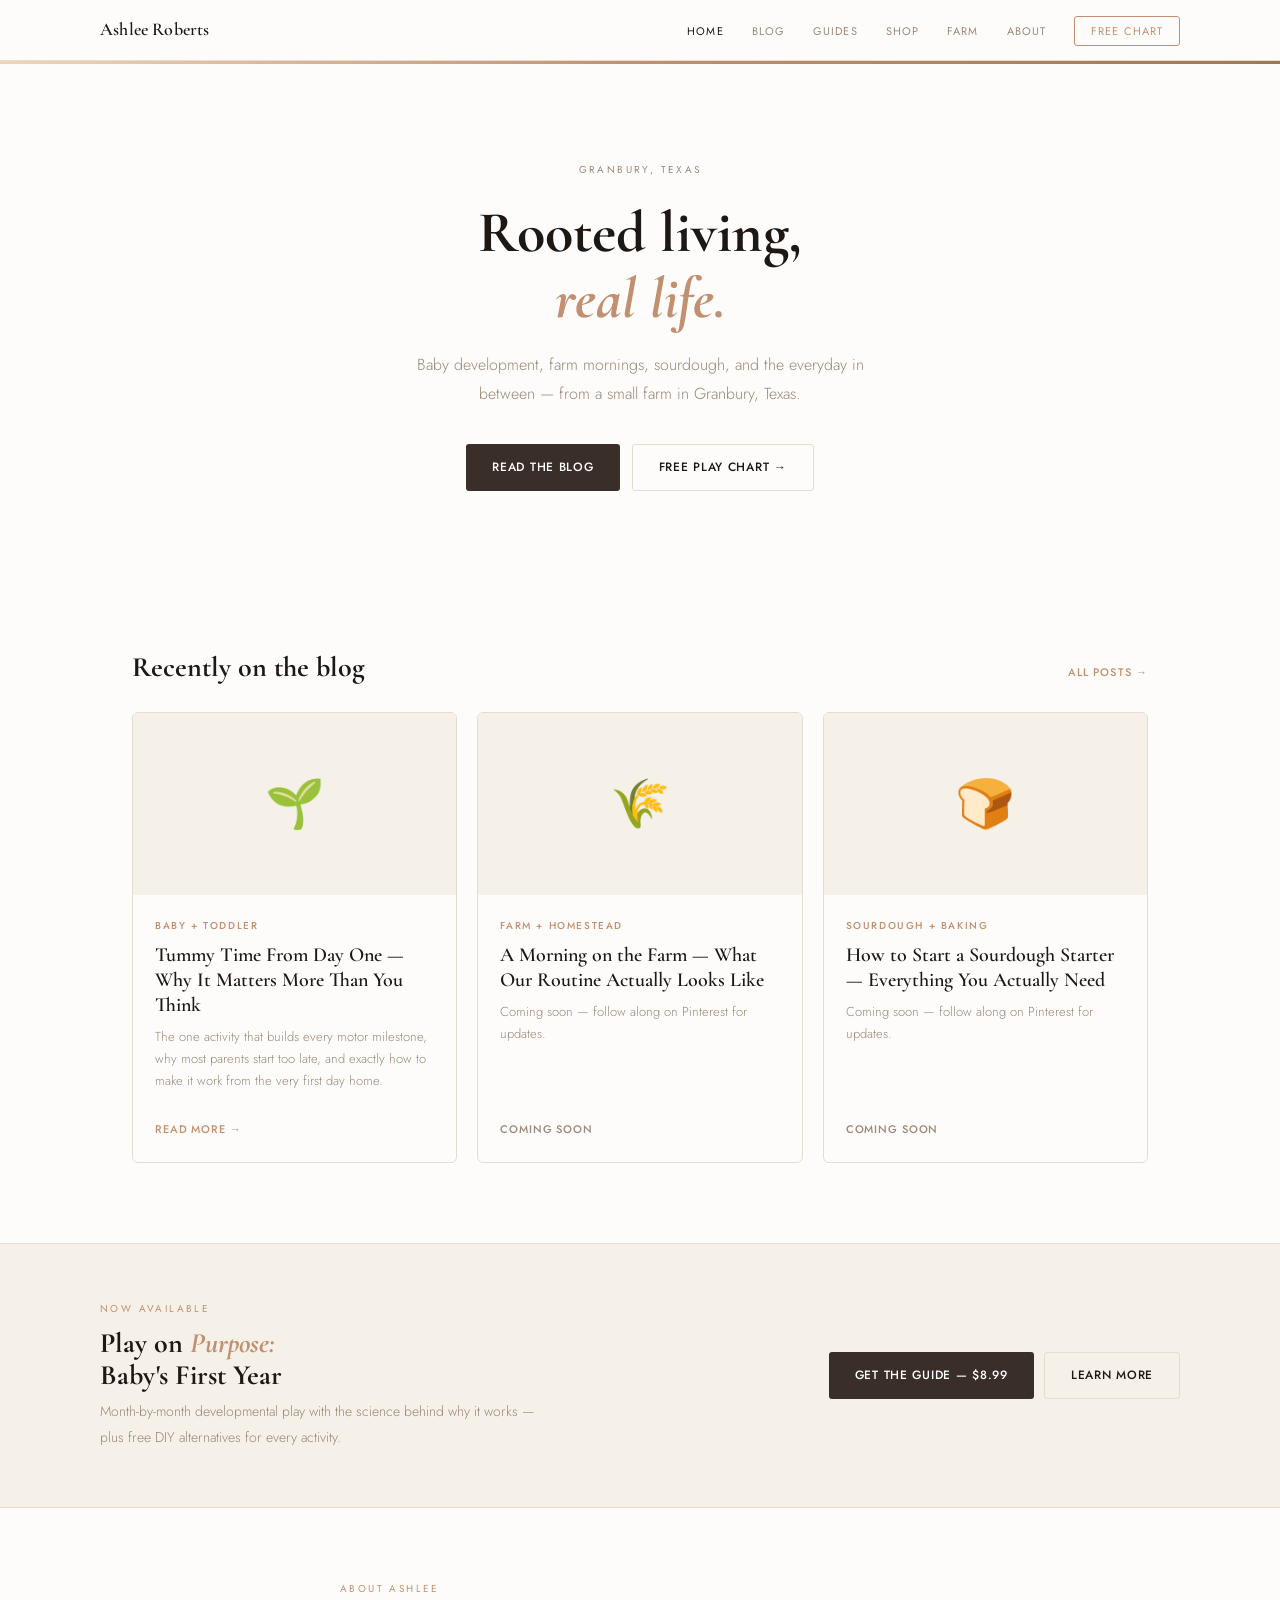
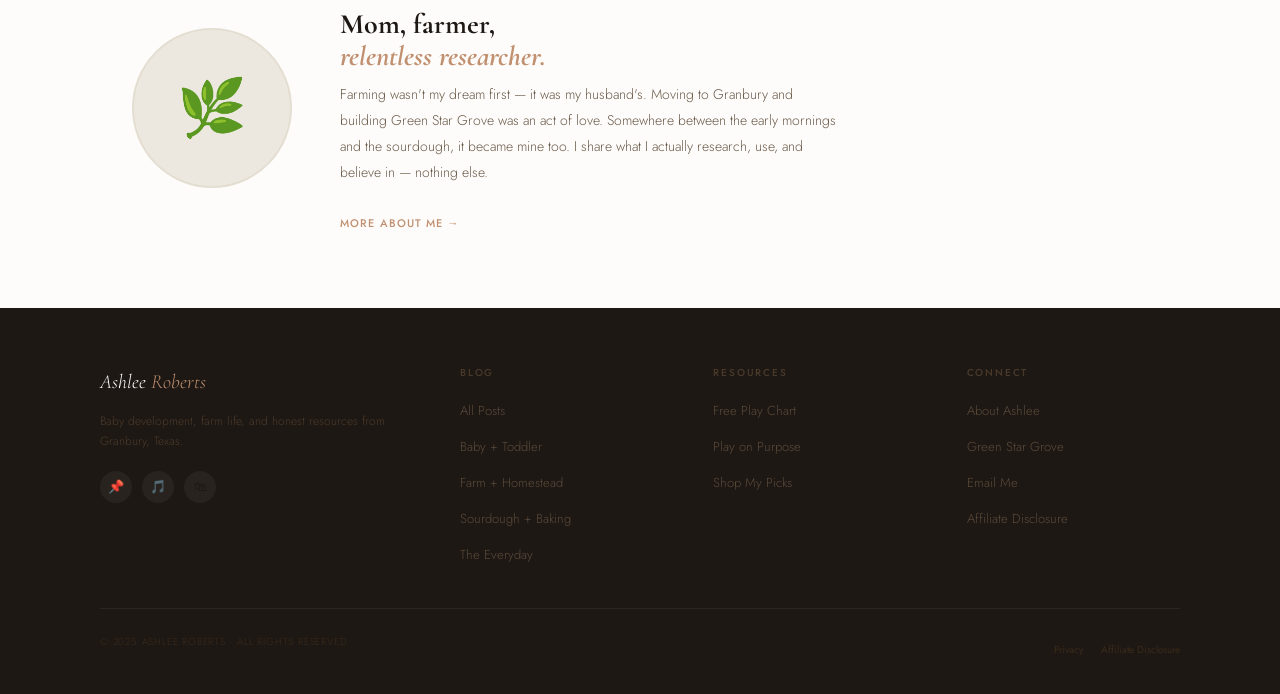
==== commit 7d5ff9c2: "Add files via upload website updates; favicon upload" ====
--- a/index.html
+++ b/index.html
@@ -101,14 +101,16 @@
     .guide-strip-inner { flex-direction: column; text-align: center; }
   }
 </style>
+<link rel="apple-touch-icon" sizes="180x180" href="/apple-touch-icon.png">
+<link rel="icon" type="image/png" sizes="32x32" href="/favicon-32x32.png">
+<link rel="icon" type="image/png" sizes="16x16" href="/favicon-16x16.png">
+<link rel="manifest" href="/site.webmanifest">
 </head>
 <body>
 
-<div class="accent-bar"></div>
-
 <nav class="nav">
   <div class="nav-inner">
-    <a href="index.html" class="nav-logo">Ashlee <span>Roberts</span></a>
+    <a href="index.html" class="nav-logo">Ashlee Roberts</a>
     <ul class="nav-links" id="navLinks">
       <li><a href="index.html" class="active">Home</a></li>
       <li><a href="pages/blog.html">Blog</a></li>
@@ -138,7 +140,7 @@
 </section>
 
 <!-- LATEST POSTS -->
-<section class="section section-white">
+<section style="background:var(--parch);padding:80px 0;">
   <div class="wrap">
     <div class="posts-heading">
       <h2>Recently on the blog</h2>
@@ -184,22 +186,23 @@
 </section>
 
 <!-- GUIDE STRIP -->
-<div class="guide-strip">
-  <div class="guide-strip-inner">
-    <div class="guide-strip-text">
-      <p class="guide-strip-eyebrow">Now Available</p>
-      <h2 class="guide-strip-title">Play on <em>Purpose:</em><br>Baby's First Year</h2>
-      <p class="guide-strip-desc">Month-by-month developmental play with the science behind why it works — plus free DIY alternatives for every activity.</p>
-    </div>
-    <div class="guide-strip-actions">
+<section style="background:var(--sand);padding:56px 32px;border-top:1px solid var(--border);border-bottom:1px solid var(--border);">
+  <div style="max-width:1080px;margin:0 auto;display:flex;align-items:center;justify-content:space-between;gap:32px;flex-wrap:wrap;">
+    <div>
+      <span class="eyebrow">Now Available</span>
+      <h2 style="font-size:28px;margin-bottom:8px;">Play on <em>Purpose:</em><br>Baby's First Year</h2>
+      <p style="font-size:14px;color:var(--muted);max-width:460px;font-weight:300;">Month-by-month developmental play with the science behind why it works — plus free DIY alternatives for every activity.</p>
+    </div>
+    <div style="display:flex;gap:10px;flex-wrap:wrap;flex-shrink:0;">
       <a href="pages/digital-products.html" class="btn btn-primary">Get the Guide — $8.99</a>
-      <a href="pages/digital-products.html" class="btn btn-outline" style="border-color:rgba(255,255,255,0.15);color:#9A8878;">Learn More</a>
-    </div>
-  </div>
+      <a href="pages/digital-products.html" class="btn btn-outline">Learn More</a>
+    </div>
+  </div>
+</section>
 </div>
 
 <!-- ABOUT STRIP -->
-<section class="section section-sand">
+<section style="background:var(--parch);padding:72px 0;">
   <div class="about-strip-inner">
     <div class="about-avatar">🌿</div>
     <div class="about-text-block">
--- a/css/main.css
+++ b/css/main.css
@@ -70,7 +70,7 @@
 .section     { padding: 80px 0; }
 .section-sand  { background: var(--sand); }
 .section-linen { background: var(--linen); }
-.section-white { background: var(--white); }
+.section-white { background: var(--parch); }
 .section-ink   { background: var(--ink); }
 .rule  { height: 1px; background: var(--border); margin: 32px 0; }
 .rule-accent { height: 1px; background: var(--accent); width: 36px; margin: 0 0 24px; opacity: 0.6; }
@@ -89,10 +89,11 @@
 }
 .nav-logo {
   font-family: var(--serif);
-  font-size: 19px; font-weight: 600;
+  font-size: 18px; font-weight: 600;
   color: var(--ink); letter-spacing: 0.01em;
-}
-.nav-logo span { color: var(--accent); font-style: italic; }
+  font-style: normal;
+}
+.nav-logo span { color: var(--ink); font-style: normal; }
 .nav-links {
   display: flex; align-items: center;
   gap: 28px; list-style: none;
@@ -140,7 +141,7 @@
 
 /* ── CARDS ── */
 .card {
-  background: var(--white); border: 1px solid var(--border);
+  background: var(--parch); border: 1px solid var(--border);
   border-radius: var(--radius); overflow: hidden;
   transition: transform 0.2s, box-shadow 0.2s;
 }
@@ -263,11 +264,7 @@
 .footer-legal a { font-size: 10px; color: #3A2A1A; transition: color 0.15s; }
 .footer-legal a:hover { color: #5A4A3A; }
 
-/* ── ACCENT BAR ── */
-.accent-bar {
-  height: 3px;
-  background: linear-gradient(to right, #F2D4B8, #C09070, #A07850);
-}
+
 
 /* ── BADGE ── */
 .badge {
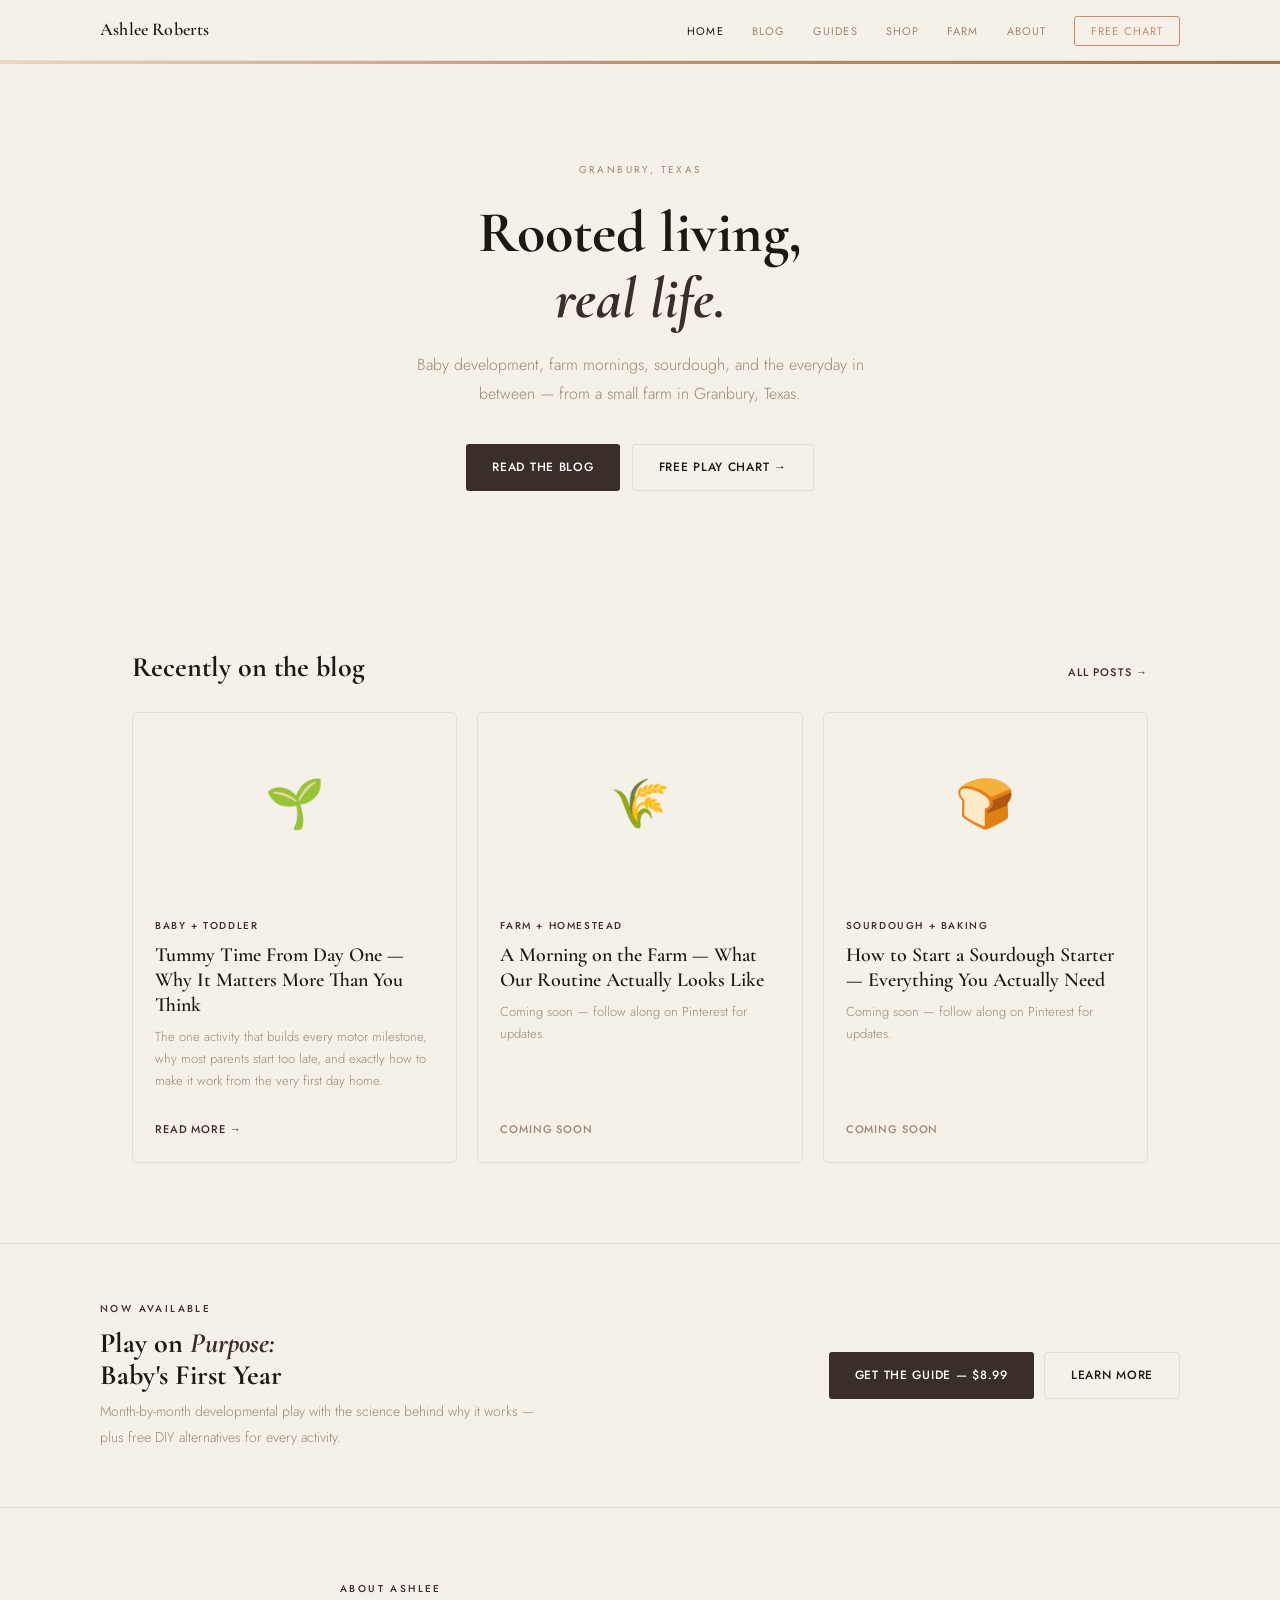
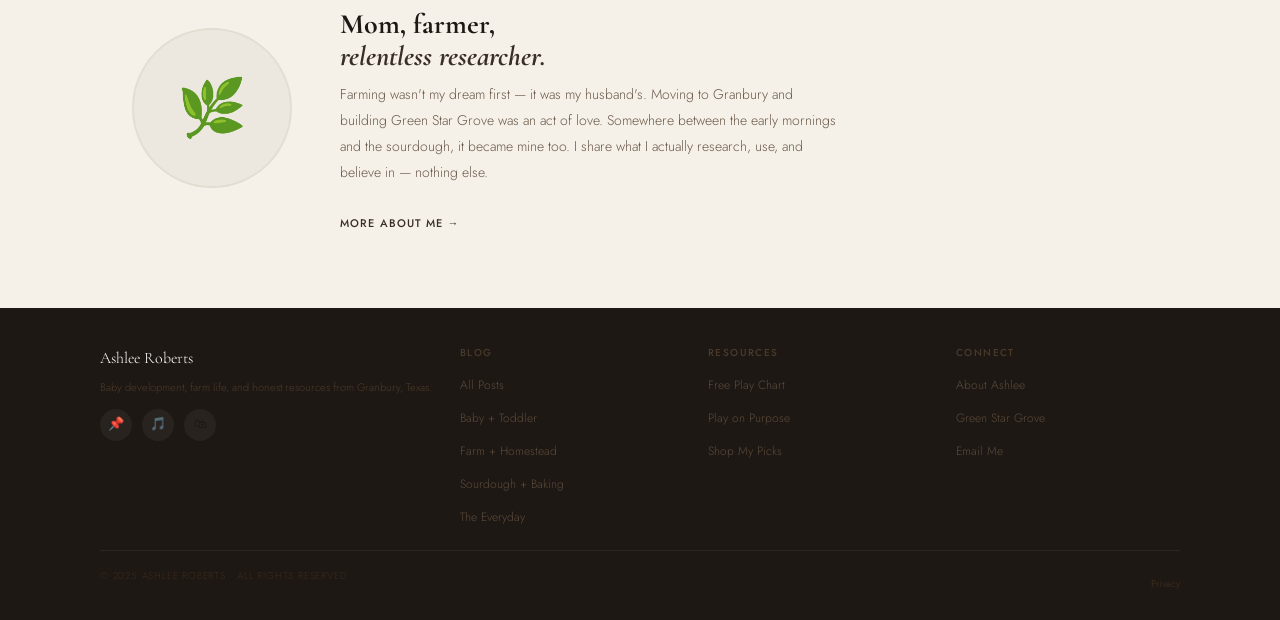
==== commit d021720c: "Add files via upload" ====
--- a/index.html
+++ b/index.html
@@ -11,7 +11,7 @@
 <style>
   /* ── HERO ── */
   .hero {
-    background: var(--parch);
+    background: #F5F0E8;
     padding: 100px 32px 80px;
     text-align: center;
     position: relative;
@@ -44,7 +44,7 @@
   .posts-heading h2 { font-size: 28px; }
   .posts-heading a {
     font-size: 11px; font-weight: 500; letter-spacing: 0.1em;
-    text-transform: uppercase; color: var(--accent);
+    text-transform: uppercase; color: #3A2E28;
   }
   .posts-heading a:hover { color: var(--accent-dk); }
 
@@ -67,7 +67,7 @@
     font-family: var(--serif); font-size: 28px; font-weight: 700;
     color: white; line-height: 1.2; margin-bottom: 8px;
   }
-  .guide-strip-title em { color: var(--accent); font-style: italic; }
+  .guide-strip-title em { color: #3A2E28; font-style: italic; }
   .guide-strip-desc { font-size: 13px; color: #6A5A4A; font-weight: 300; max-width: 460px; }
   .guide-strip-actions { display: flex; gap: 10px; flex-shrink: 0; flex-wrap: wrap; }
 
@@ -90,7 +90,7 @@
   .about-text-block p { font-size: 14px; max-width: 500px; }
   .about-text-block a {
     font-size: 11px; font-weight: 500; letter-spacing: 0.1em;
-    text-transform: uppercase; color: var(--accent); margin-top: 14px;
+    text-transform: uppercase; color: #3A2E28; margin-top: 14px;
     display: inline-block;
   }
 
@@ -116,7 +116,7 @@
       <li><a href="pages/blog.html">Blog</a></li>
       <li><a href="pages/digital-products.html">Guides</a></li>
       <li><a href="pages/shop.html">Shop</a></li>
-      <li><a href="pages/green-star-grove.html">Farm</a></li>
+      <li><a href="https://www.gsgrove.com">Farm</a></li>
       <li><a href="pages/about.html">About</a></li>
       <li><a href="https://shop.ashleegroberts.com/freebie" class="nav-cta">Free Chart</a></li>
     </ul>
@@ -125,6 +125,7 @@
     </button>
   </div>
 </nav>
+<div class="accent-bar"></div>
 
 <!-- HERO -->
 <section class="hero">
@@ -218,7 +219,7 @@
   <div class="footer-inner">
     <div class="footer-top">
       <div>
-        <p class="footer-brand">Ashlee <span>Roberts</span></p>
+        <p class="footer-brand">Ashlee Roberts</p>
         <p class="footer-tagline">Baby development, farm life, and honest resources from Granbury, Texas.</p>
         <div class="footer-social">
           <a href="https://pinterest.com/ashleegroberts" aria-label="Pinterest">📌</a>
@@ -248,17 +249,16 @@
         <p class="footer-col-title">Connect</p>
         <ul class="footer-links">
           <li><a href="pages/about.html">About Ashlee</a></li>
-          <li><a href="pages/green-star-grove.html">Green Star Grove</a></li>
+          <li><a href="https://www.gsgrove.com">Green Star Grove</a></li>
           <li><a href="mailto:ashleegroberts@gmail.com">Email Me</a></li>
-          <li><a href="pages/disclosure.html">Affiliate Disclosure</a></li>
-        </ul>
+          </ul>
       </div>
     </div>
     <div class="footer-bottom">
       <p class="footer-copy">© 2025 ASHLEE ROBERTS · ALL RIGHTS RESERVED</p>
       <div class="footer-legal">
         <a href="pages/privacy.html">Privacy</a>
-        <a href="pages/disclosure.html">Affiliate Disclosure</a>
+        
       </div>
     </div>
   </div>
--- a/css/main.css
+++ b/css/main.css
@@ -9,7 +9,7 @@
 
 :root {
   --white:    #FFFFFF;
-  --parch:    #FEFCFA;
+  --parch:    #F5F0E8;
   --sand:     #F5F0E8;
   --linen:    #EDE8DF;
   --border:   #E4DDD2;
@@ -48,7 +48,7 @@
 h2 { font-size: clamp(26px, 4vw, 38px); font-weight: 700; }
 h3 { font-size: clamp(20px, 3vw, 26px); font-weight: 600; }
 h4 { font-size: 18px; font-weight: 600; }
-h1 em, h2 em, h3 em { color: var(--accent); font-style: italic; }
+h1 em, h2 em, h3 em { color: #3A2E28; font-style: italic; }
 p { color: var(--warm); font-size: 15px; line-height: 1.85; margin-bottom: 14px; font-weight: 300; }
 p:last-child { margin-bottom: 0; }
 p strong { color: var(--ink); font-weight: 600; }
@@ -58,8 +58,8 @@
   font-size: 10px;
   letter-spacing: 0.24em;
   text-transform: uppercase;
-  color: var(--accent);
-  font-weight: 400;
+  color: #3A2E28;
+  font-weight: 500;
   margin-bottom: 10px;
   display: block;
 }
@@ -68,8 +68,8 @@
 .wrap        { max-width: var(--max);    margin: 0 auto; padding: 0 32px; }
 .wrap-narrow { max-width: var(--narrow); margin: 0 auto; padding: 0 32px; }
 .section     { padding: 80px 0; }
-.section-sand  { background: var(--sand); }
-.section-linen { background: var(--linen); }
+.section-sand  { background: #FEFCFA; }
+.section-linen { background: #FEFCFA; }
 .section-white { background: var(--parch); }
 .section-ink   { background: var(--ink); }
 .rule  { height: 1px; background: var(--border); margin: 32px 0; }
@@ -159,7 +159,7 @@
 .post-card-cat {
   font-family: var(--sans); font-size: 10px;
   font-weight: 500; letter-spacing: 0.16em;
-  text-transform: uppercase; color: var(--accent);
+  text-transform: uppercase; color: #3A2E28;
   margin-bottom: 8px;
 }
 .post-card-title {
@@ -179,9 +179,9 @@
 .post-card-link {
   font-size: 11px; font-weight: 500;
   letter-spacing: 0.08em; text-transform: uppercase;
-  color: var(--accent); margin-top: 12px; display: inline-block;
-}
-.post-card-link:hover { color: var(--accent-dk); }
+  color: #3A2E28; margin-top: 12px; display: inline-block;
+}
+.post-card-link:hover { color: #2A1E18; }
 
 /* ── GRID UTILITIES ── */
 .grid-2 { display: grid; grid-template-columns: repeat(2, 1fr); gap: 20px; }
@@ -225,21 +225,21 @@
 /* ── FOOTER ── */
 footer {
   background: var(--ink);
-  padding: 56px 32px 28px;
+  padding: 36px 32px 20px;
 }
 .footer-inner { max-width: var(--max); margin: 0 auto; }
 .footer-top {
   display: grid; grid-template-columns: 1.5fr 1fr 1fr 1fr;
-  gap: 40px; padding-bottom: 40px;
+  gap: 24px; padding-bottom: 20px;
   border-bottom: 1px solid rgba(255,255,255,0.06);
-  margin-bottom: 24px;
+  margin-bottom: 16px;
 }
 .footer-brand {
-  font-family: var(--serif); font-size: 20px;
-  font-style: italic; color: white; margin-bottom: 10px;
+  font-family: var(--serif); font-size: 16px;
+  color: white; margin-bottom: 6px;
 }
 .footer-brand span { color: var(--accent); }
-.footer-tagline { font-size: 12px; color: #4A3A2A; line-height: 1.7; font-weight: 300; margin-bottom: 20px; }
+.footer-tagline { font-size: 11px; color: #4A3A2A; line-height: 1.6; font-weight: 300; margin-bottom: 12px; }
 .footer-social { display: flex; gap: 10px; }
 .footer-social a {
   width: 32px; height: 32px; border-radius: 50%;
@@ -249,11 +249,11 @@
 }
 .footer-social a:hover { background: rgba(255,255,255,0.1); }
 .footer-col-title {
-  font-size: 10px; font-weight: 500; letter-spacing: 0.18em;
-  text-transform: uppercase; color: #4A3A2A; margin-bottom: 14px;
-}
-.footer-links { list-style: none; display: flex; flex-direction: column; gap: 8px; }
-.footer-links a { font-size: 13px; color: #5A4A3A; font-weight: 300; transition: color 0.15s; }
+  font-size: 10px; font-weight: 500; letter-spacing: 0.14em;
+  text-transform: uppercase; color: #4A3A2A; margin-bottom: 8px;
+}
+.footer-links { list-style: none; display: flex; flex-direction: column; gap: 5px; }
+.footer-links a { font-size: 12px; color: #5A4A3A; font-weight: 300; transition: color 0.15s; }
 .footer-links a:hover { color: var(--accent); }
 .footer-bottom {
   display: flex; align-items: center;
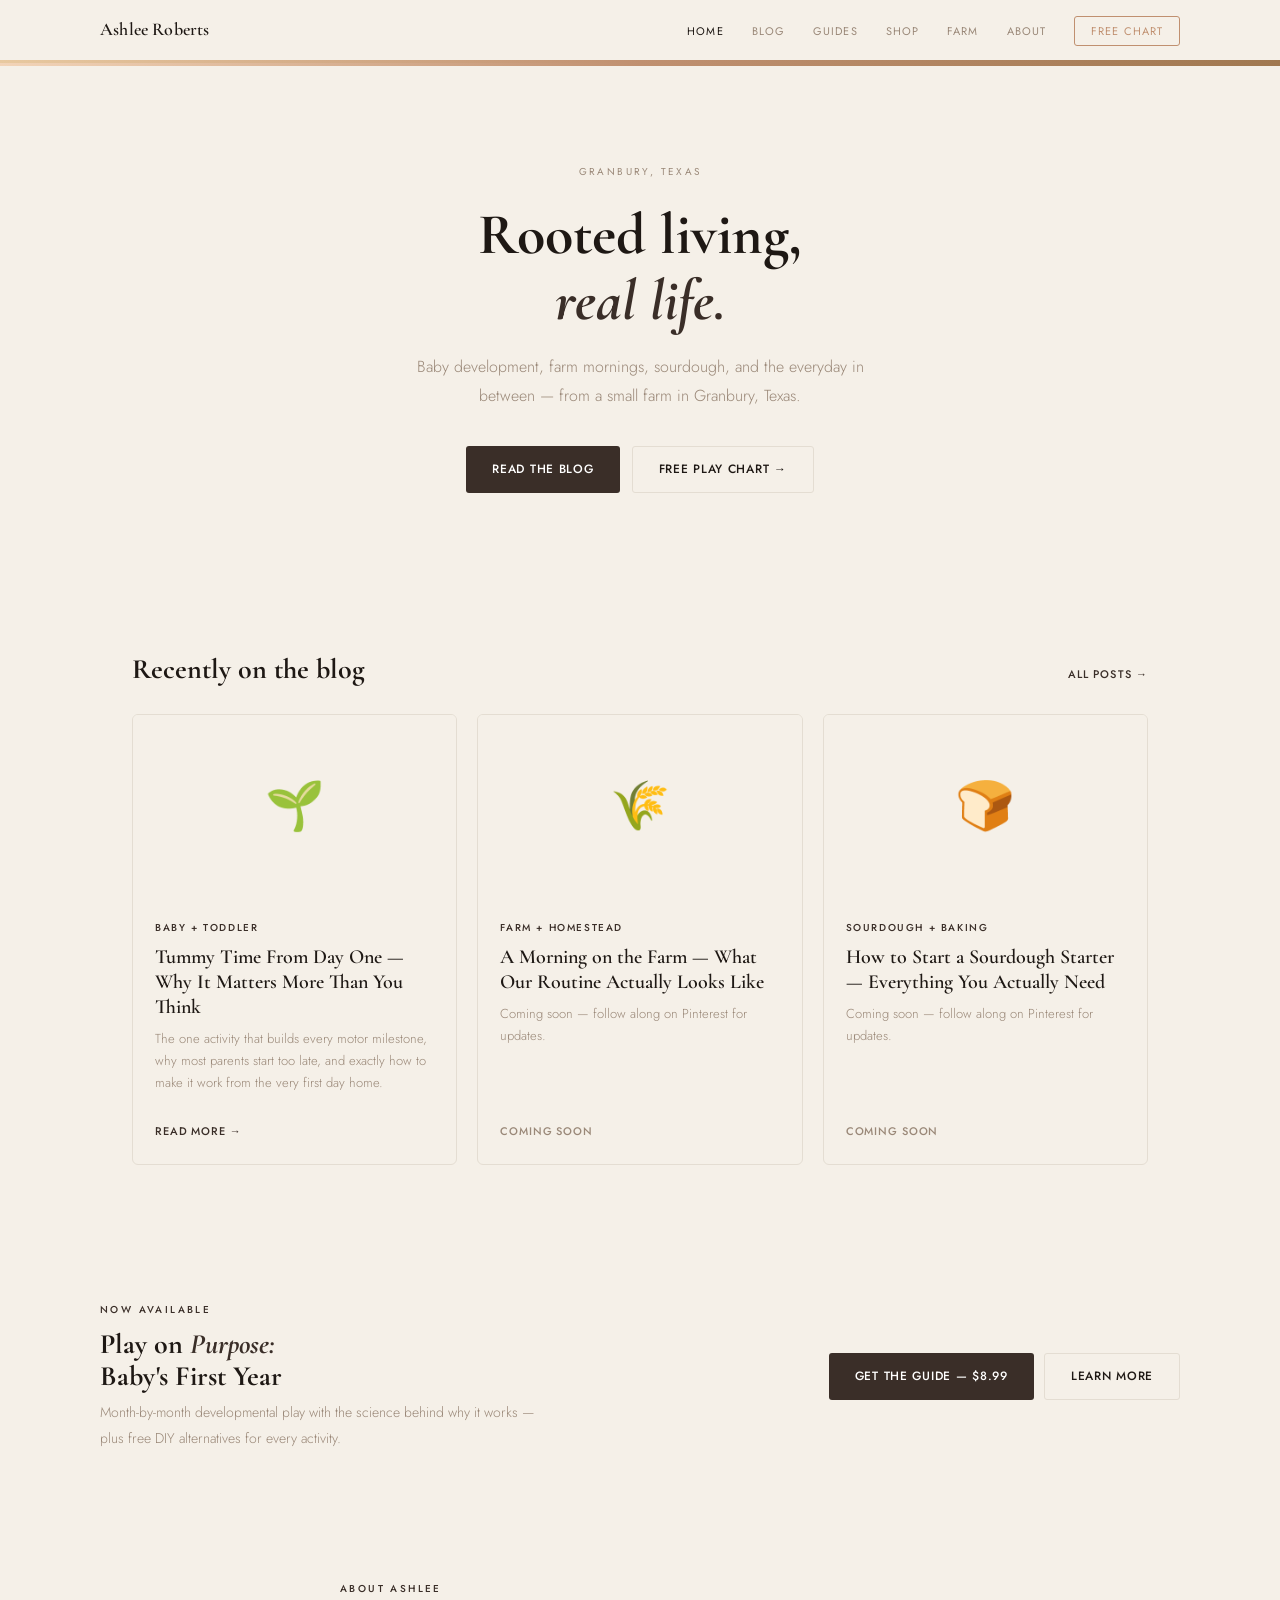
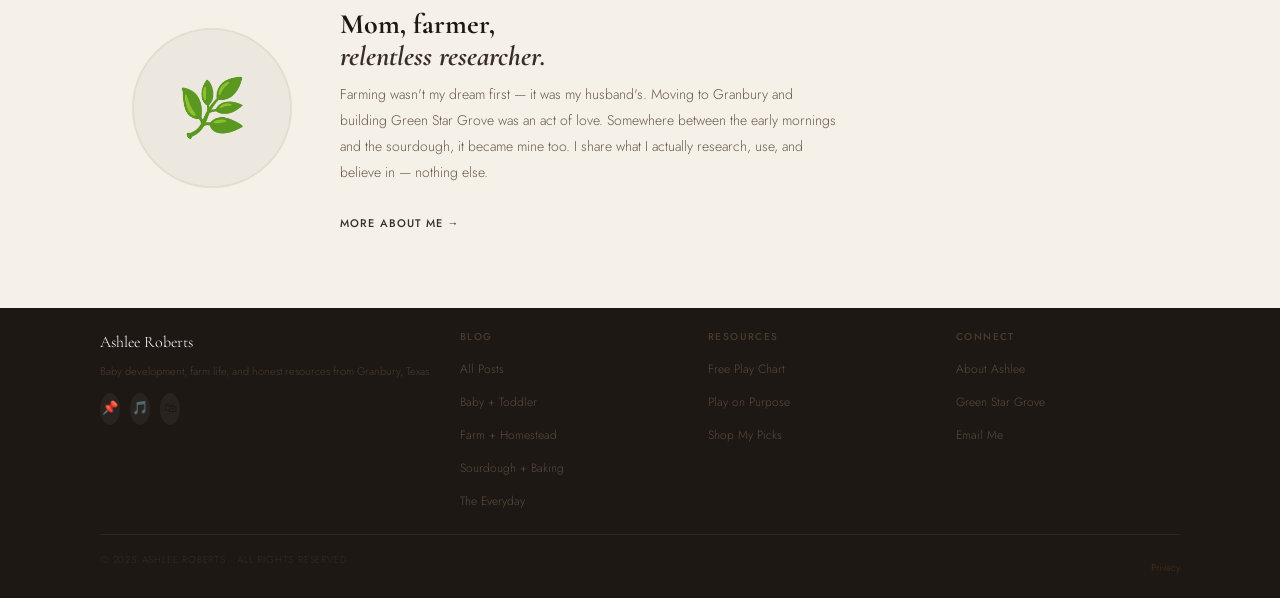
==== commit eb01b8e0: "Update index.html" ====
--- a/index.html
+++ b/index.html
@@ -108,7 +108,7 @@
 </head>
 <body>
 
-<nav class="nav">
+<nav class="nav" style="border-bottom:none;">
   <div class="nav-inner">
     <a href="index.html" class="nav-logo">Ashlee Roberts</a>
     <ul class="nav-links" id="navLinks">
--- a/css/main.css
+++ b/css/main.css
@@ -225,7 +225,7 @@
 /* ── FOOTER ── */
 footer {
   background: var(--ink);
-  padding: 36px 32px 20px;
+  padding: 20px 32px 14px;
 }
 .footer-inner { max-width: var(--max); margin: 0 auto; }
 .footer-top {
@@ -242,7 +242,7 @@
 .footer-tagline { font-size: 11px; color: #4A3A2A; line-height: 1.6; font-weight: 300; margin-bottom: 12px; }
 .footer-social { display: flex; gap: 10px; }
 .footer-social a {
-  width: 32px; height: 32px; border-radius: 50%;
+  width: 20px; height: 32px; border-radius: 50%;
   background: rgba(255,255,255,0.05);
   display: flex; align-items: center; justify-content: center;
   font-size: 13px; transition: background 0.15s;
@@ -304,3 +304,9 @@
   .section { padding: 60px 0; }
   .wrap, .wrap-narrow { padding: 0 20px; }
 }
+.accent-bar {
+ height: 3px;
+ background: linear-gradient(to right, #E8C9A0, #C09070, #A07850);
+ display: block;
+}
+section, div[style] { border-top: none !important; border-bottom: none !important; }
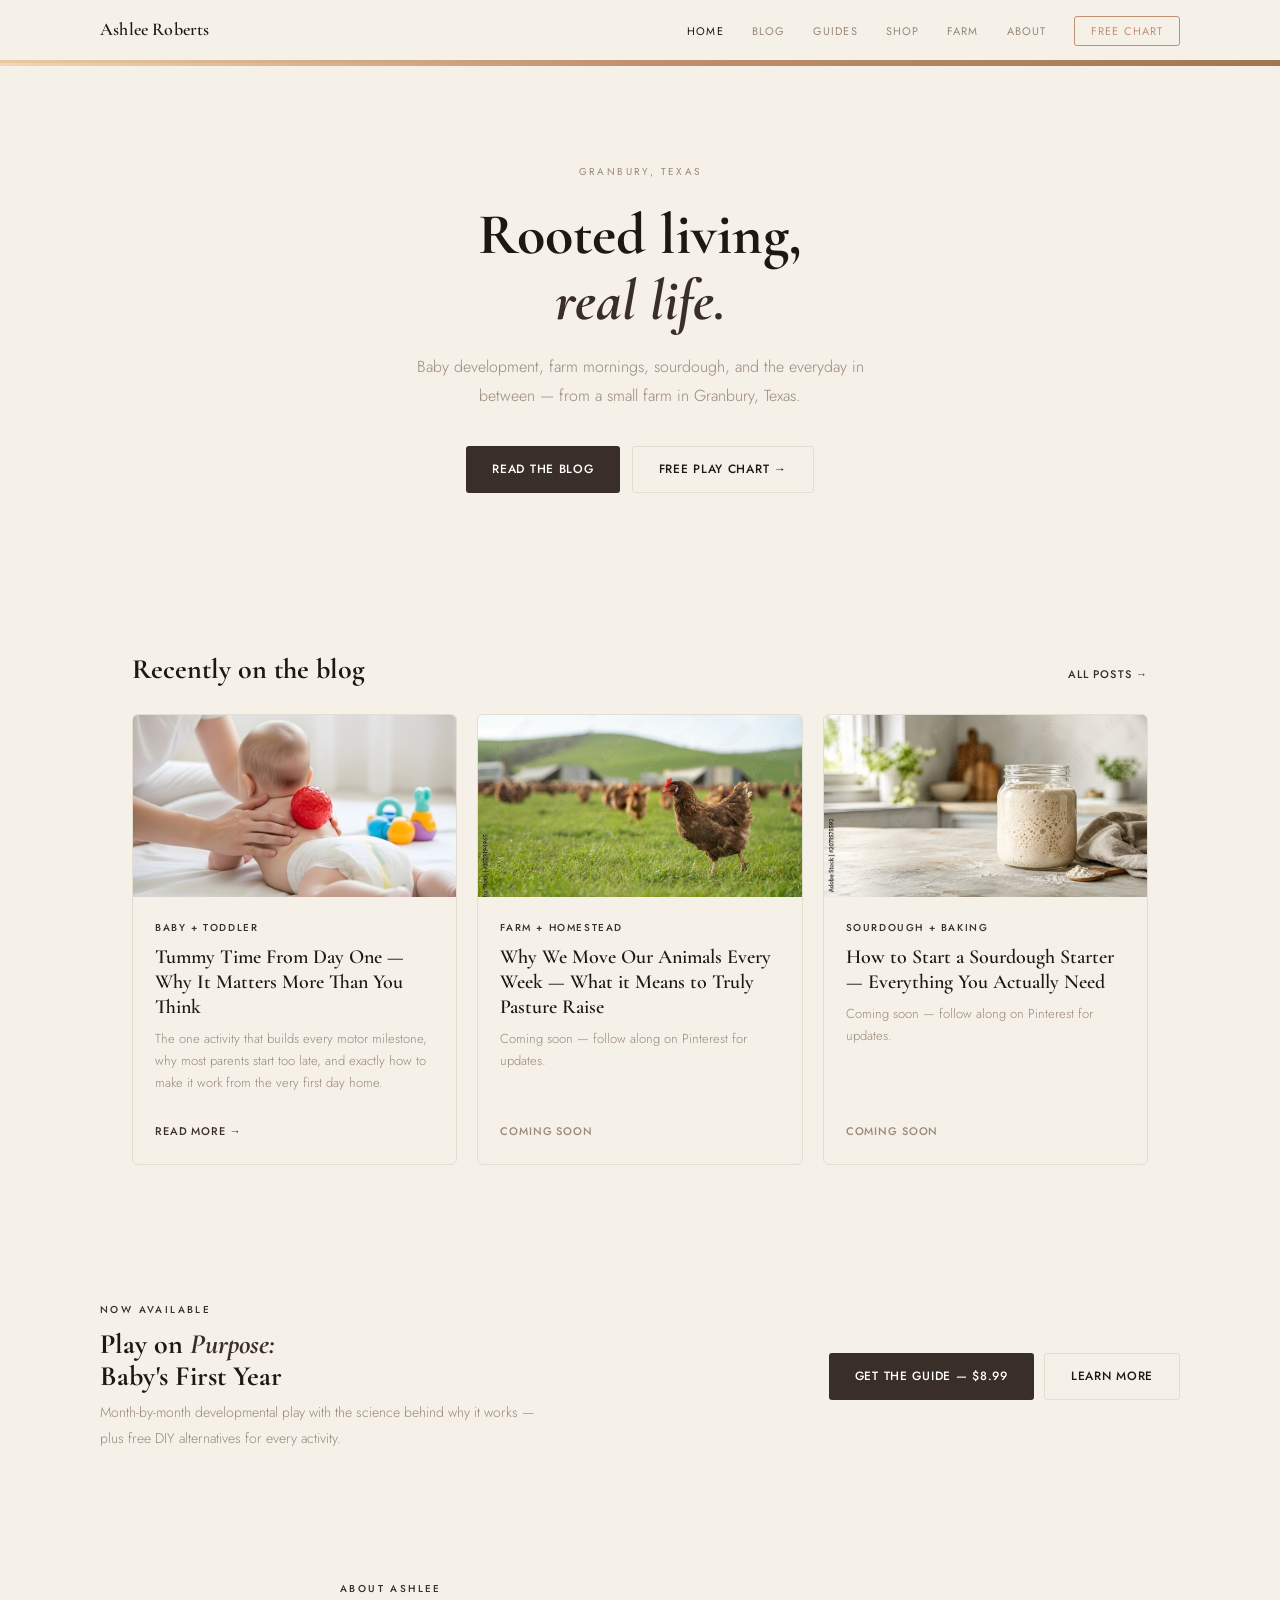
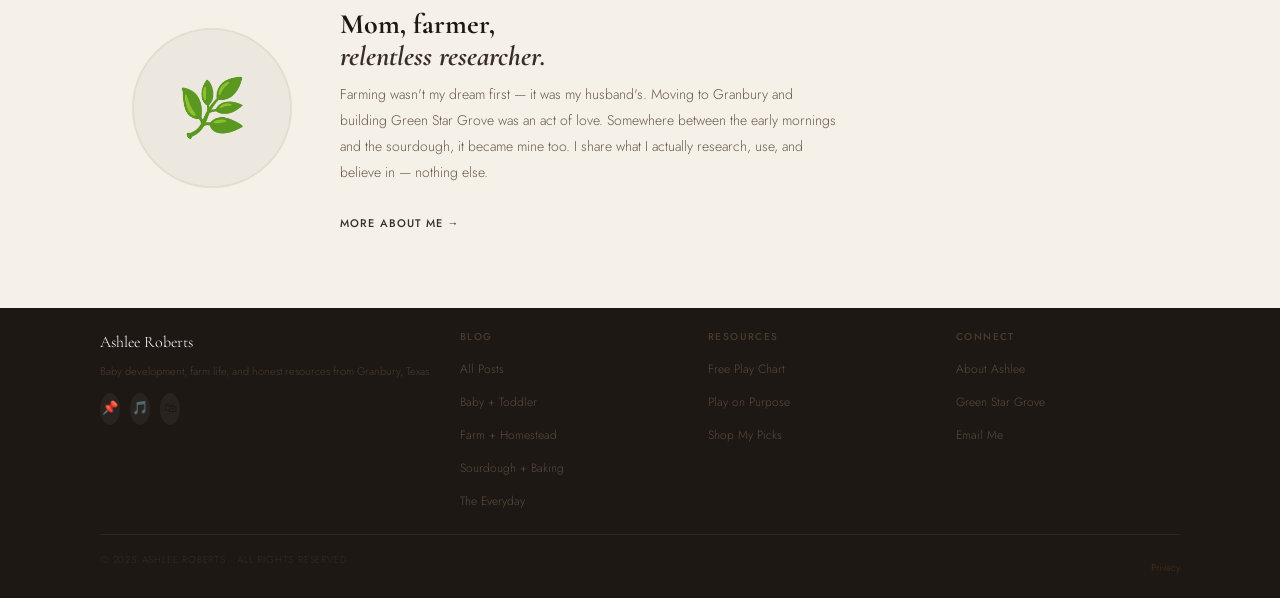
==== commit b28da858: "Update index.html blog images" ====
--- a/index.html
+++ b/index.html
@@ -151,7 +151,7 @@
 
       <!-- Post 1 — Tummy Time (live) -->
       <a href="pages/blog/tummy-time-tips.html" class="card post-card">
-        <div class="post-card-image">🌱</div>
+        <div class="post-card-image"><img src="images/tummy_time.jpg" alt="tummy time" style="width:100%;height:100%;object-fit:cover;"></div>
         <div class="post-card-body">
           <p class="post-card-cat">Baby + Toddler</p>
           <h3 class="post-card-title">Tummy Time From Day One — Why It Matters More Than You Think</h3>
@@ -162,10 +162,10 @@
 
       <!-- Post 2 — placeholder -->
       <div class="card post-card">
-        <div class="post-card-image">🌾</div>
+        <div class="post-card-image"><img src="images/chicken.jpg" alt="chicken" style="width:100%;height:100%;object-fit:cover;"></div>
         <div class="post-card-body">
           <p class="post-card-cat">Farm + Homestead</p>
-          <h3 class="post-card-title">A Morning on the Farm — What Our Routine Actually Looks Like</h3>
+          <h3 class="post-card-title">Why We Move Our Animals Every Week — What it Means to Truly Pasture Raise</h3>
           <p class="post-card-excerpt">Coming soon — follow along on Pinterest for updates.</p>
           <span class="post-card-link" style="color:var(--muted);">Coming soon</span>
         </div>
@@ -173,7 +173,7 @@
 
       <!-- Post 3 — placeholder -->
       <div class="card post-card">
-        <div class="post-card-image">🍞</div>
+        <div class="post-card-image"><img src="images/sourdough_starter.jpg" alt="sourdough starter" style="width:100%;height:100%;object-fit:cover;"></div>
         <div class="post-card-body">
           <p class="post-card-cat">Sourdough + Baking</p>
           <h3 class="post-card-title">How to Start a Sourdough Starter — Everything You Actually Need</h3>
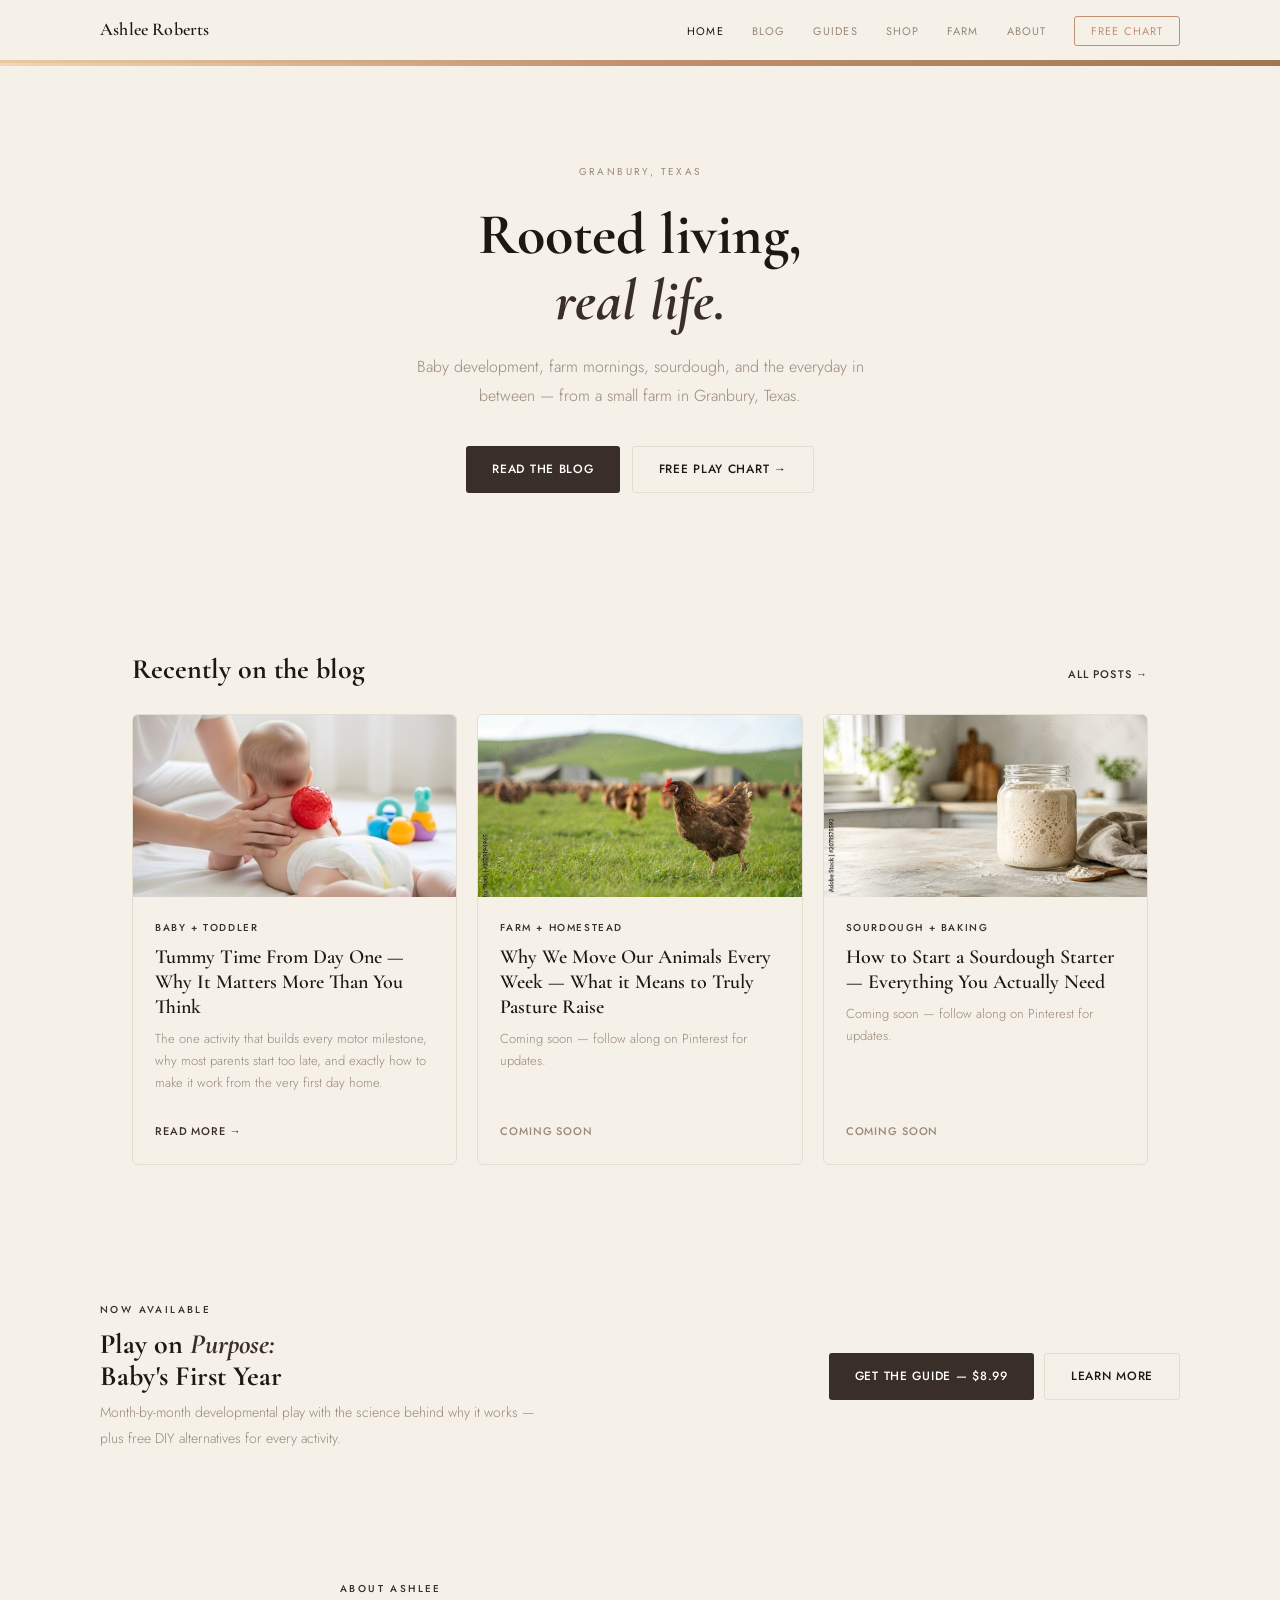
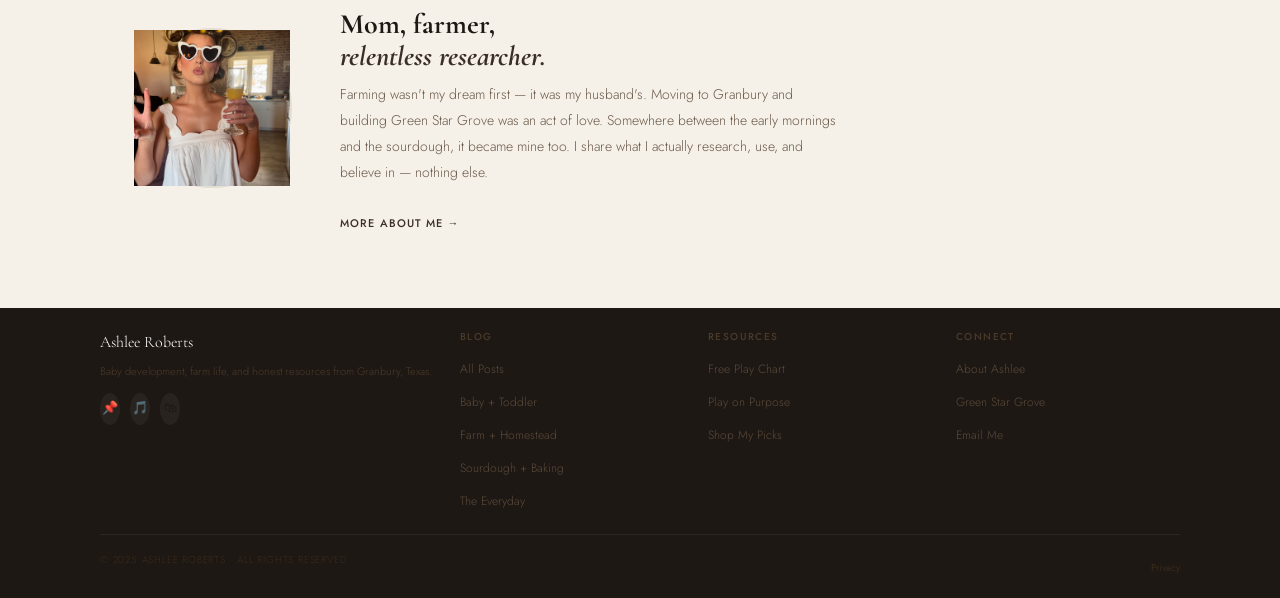
==== commit 74499585: "Update index.html ag photo" ====
--- a/index.html
+++ b/index.html
@@ -205,7 +205,7 @@
 <!-- ABOUT STRIP -->
 <section style="background:var(--parch);padding:72px 0;">
   <div class="about-strip-inner">
-    <div class="about-avatar">🌿</div>
+    <div class="about-avatar"><img src="images/ASH.jpg" alt="Ashlee Roberts" style="width:100%;height:100%;object-fit:cover;"></div>
     <div class="about-text-block">
       <span class="eyebrow">About Ashlee</span>
       <h2>Mom, farmer,<br><em>relentless researcher.</em></h2>
